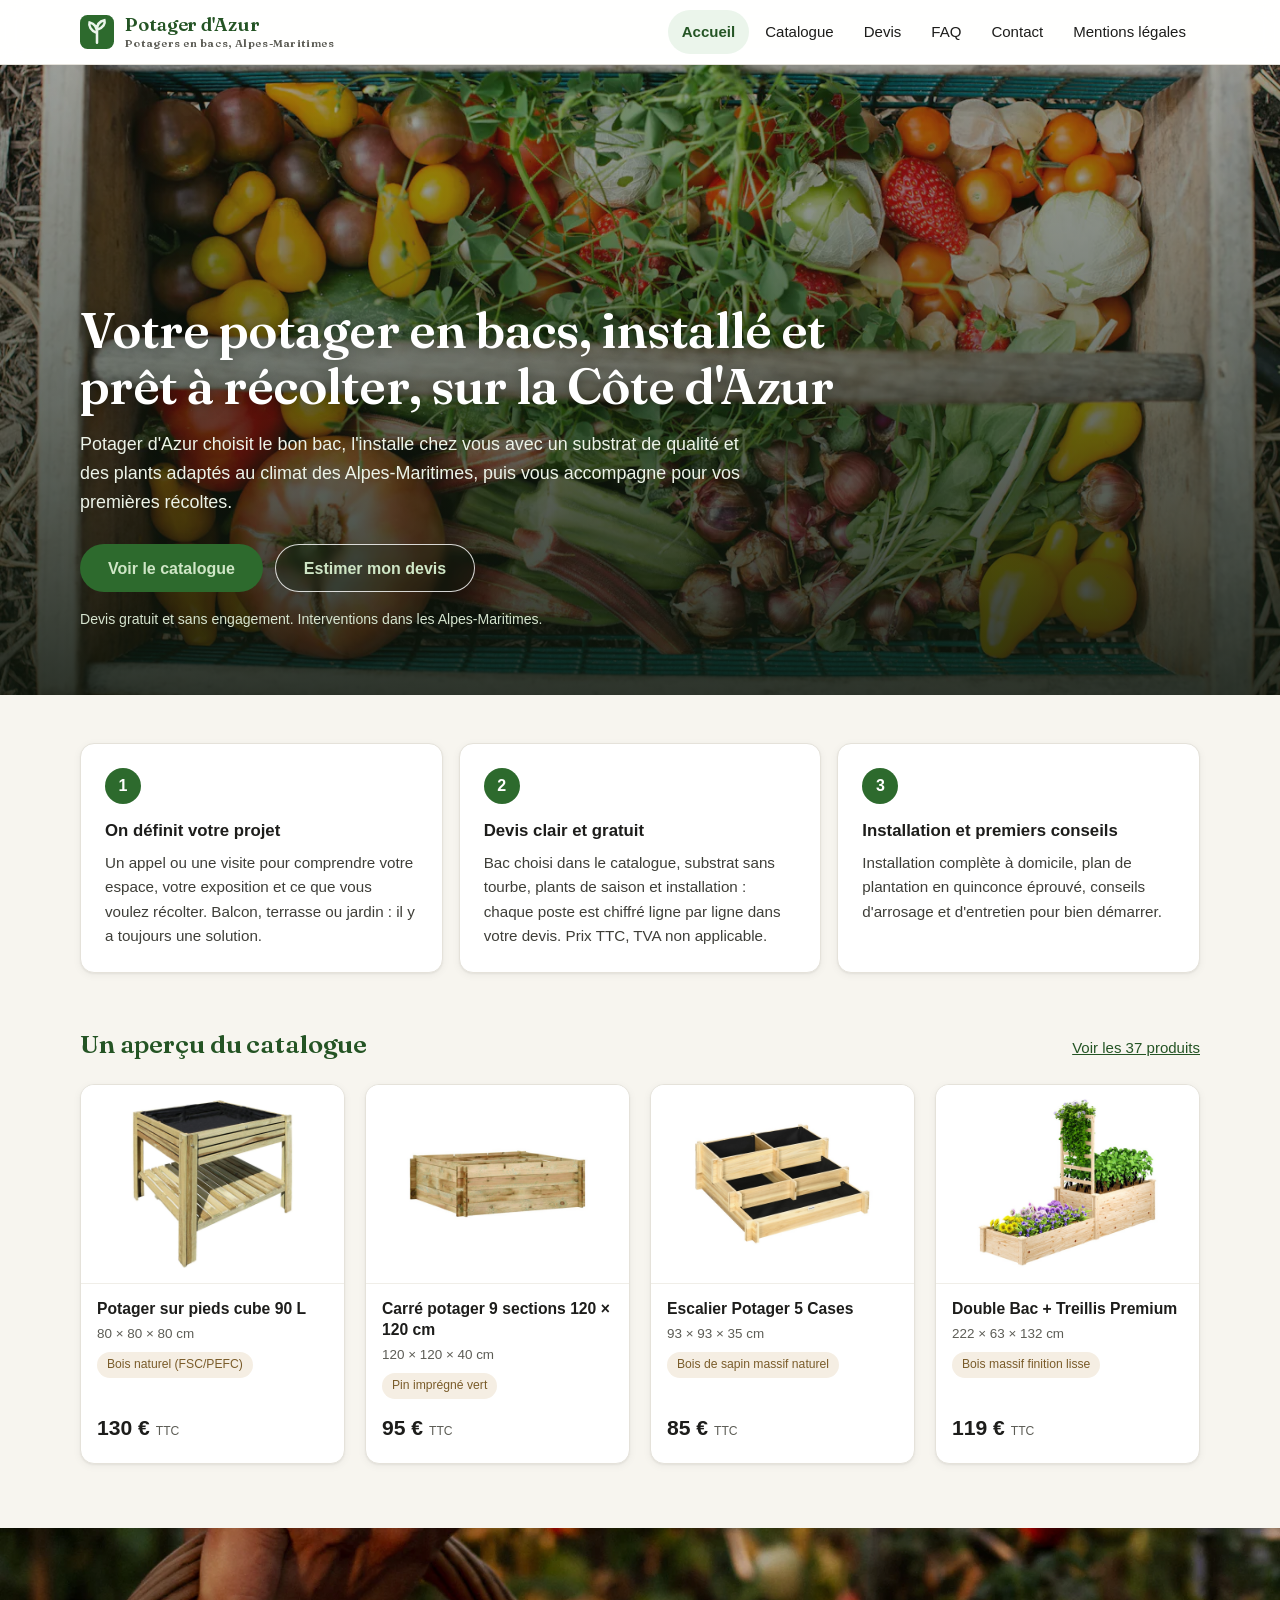
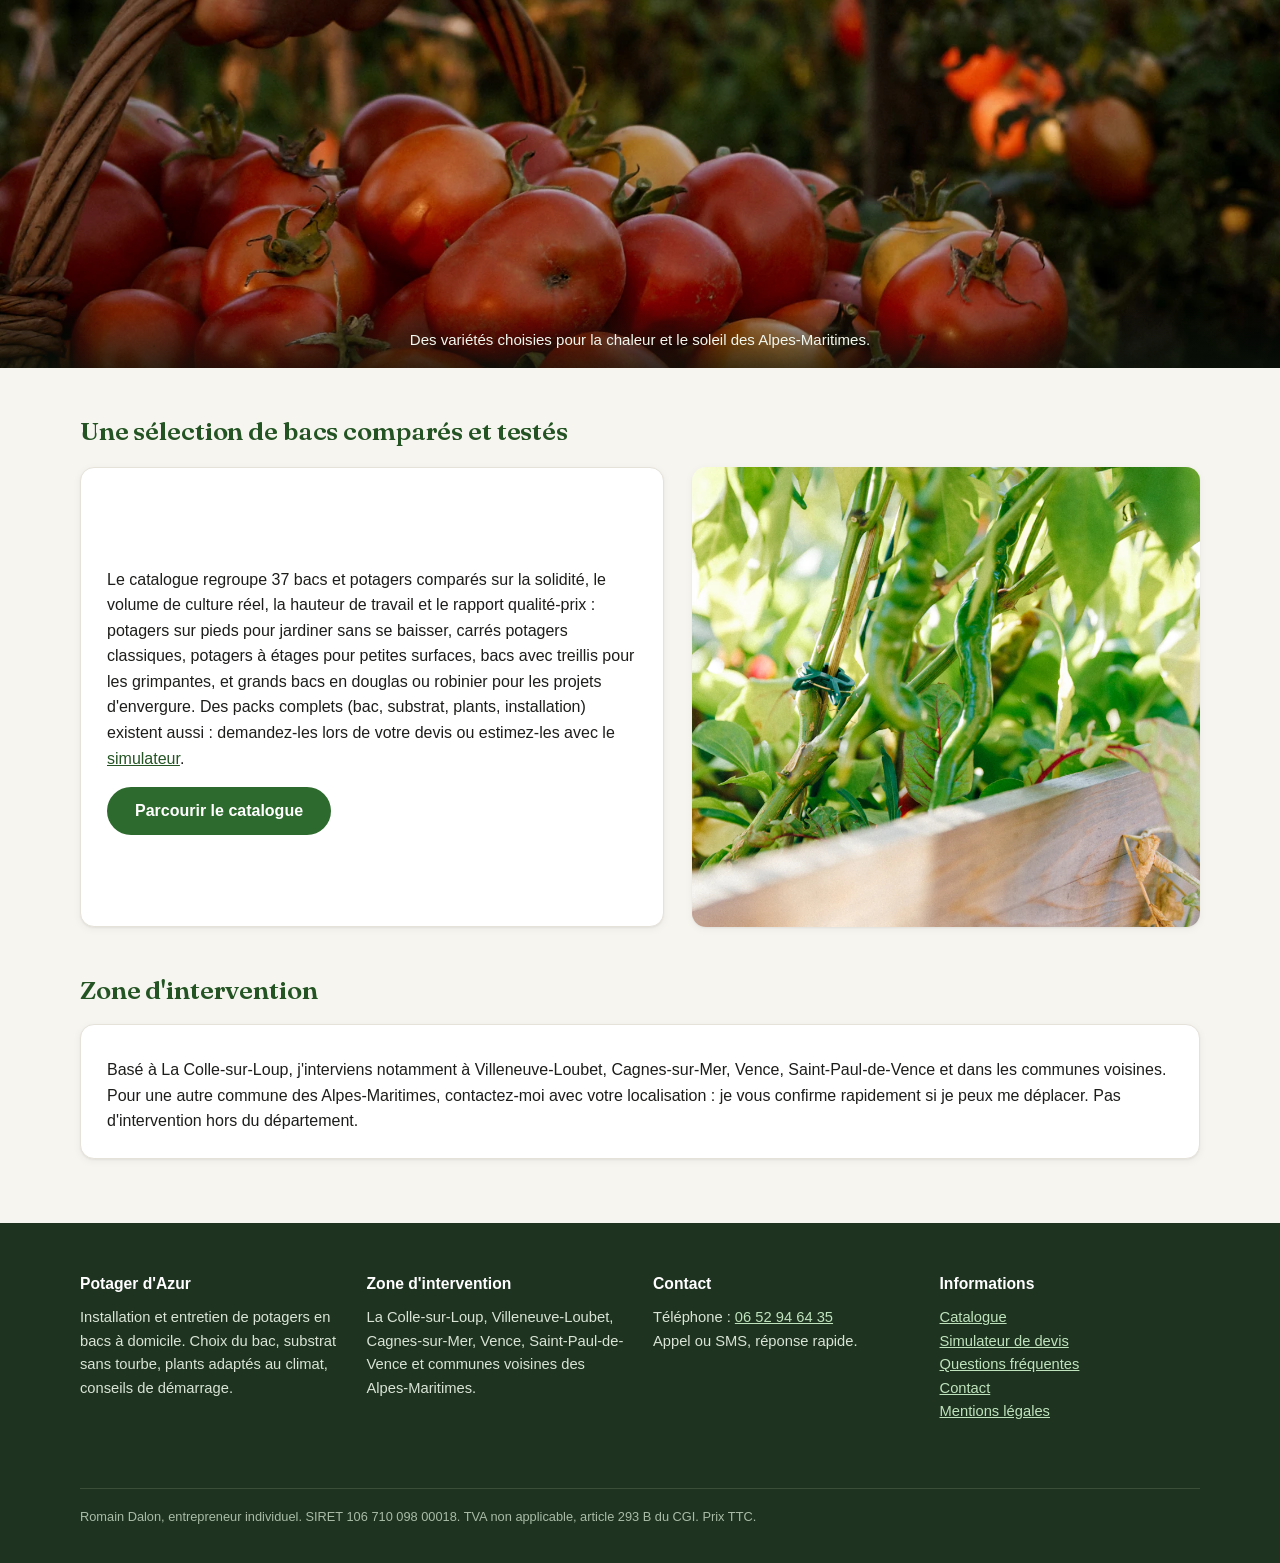
==== index.html @ 7c8db94f "Devis : contenu détaillé et plan de plantation par pack Simulateur : à la sélection d'un pack, bloc " ====
<!DOCTYPE html>
<html lang="fr">
<head>
<meta charset="UTF-8">
<meta name="viewport" content="width=device-width, initial-scale=1.0">
<title>Potager d'Azur : potagers en bacs clé en main, Alpes-Maritimes</title>
<meta name="description" content="Installation de potagers en bacs à domicile dans les Alpes-Maritimes : choix du bac, substrat, plants et conseils. Devis gratuit.">
<link rel="canonical" href="https://potagerdazur.fr/index.html">
<meta property="og:site_name" content="Potager d'Azur">
<meta property="og:type" content="website">
<meta property="og:locale" content="fr_FR">
<meta property="og:title" content="Potager d'Azur : potagers en bacs clé en main, Alpes-Maritimes">
<meta property="og:description" content="Installation de potagers en bacs à domicile dans les Alpes-Maritimes : choix du bac, substrat, plants et conseils. Devis gratuit.">
<meta property="og:url" content="https://potagerdazur.fr/index.html">
<meta property="og:image" content="https://potagerdazur.fr/images/jardiniere-sur-pieds-ergonomique.jpg">
<link rel="icon" href="data:image/svg+xml,%3Csvg xmlns='http://www.w3.org/2000/svg' viewBox='0 0 32 32'%3E%3Crect width='32' height='32' rx='7' fill='%232D6A2D'/%3E%3Cpath d='M16 26 V13 M16 17 C10 15 8 10 9 7 C14 8 16 12 16 17 M16 14 C22 12 24 8 23 5 C18 6 16 9 16 14' stroke='%23EBF5EB' stroke-width='2.4' fill='none' stroke-linecap='round'/%3E%3C/svg%3E">
<link rel="preload" href="fonts/fraunces-600-latin.woff2" as="font" type="font/woff2" crossorigin>
<link rel="stylesheet" href="styles.css">
</head>
<body>
<header class="site"><div class="hwrap"><a class="logo" href="index.html"><svg viewBox="0 0 32 32" aria-hidden="true"><rect width="32" height="32" rx="7" fill="#2D6A2D"/><path d="M16 26 V13 M16 17 C10 15 8 10 9 7 C14 8 16 12 16 17 M16 14 C22 12 24 8 23 5 C18 6 16 9 16 14" stroke="#EBF5EB" stroke-width="2.4" fill="none" stroke-linecap="round"/></svg><span class="lname">Potager d'Azur<small>Potagers en bacs, Alpes-Maritimes</small></span></a><button id="nav-toggle" aria-expanded="false" aria-controls="nav-principal" aria-label="Menu"><svg width="22" height="22" viewBox="0 0 22 22" aria-hidden="true"><path d="M3 6h16M3 11h16M3 16h16" stroke="currentColor" stroke-width="2" stroke-linecap="round"/></svg></button><nav class="main" id="nav-principal" aria-label="Navigation principale"><a href="index.html" class="actif" aria-current="page">Accueil</a><a href="catalogue.html">Catalogue</a><a href="devis.html">Devis</a><a href="faq.html">FAQ</a><a href="contact.html">Contact</a><a href="mentions-legales.html">Mentions légales</a></nav></div></header>
<div class="hero ph grand">
<img src="images/ambiance/hero-recolte.webp" alt="Récolte de tomates et de légumes d'été dans une cagette en bois" width="1440" height="810" fetchpriority="high">
<div class="wrap">
<h1>Votre potager en bacs, installé et prêt à récolter, sur la Côte d'Azur</h1>
<p>Potager d'Azur choisit le bon bac, l'installe chez vous avec un substrat de qualité et des plants
adaptés au climat des Alpes-Maritimes, puis vous accompagne pour vos premières récoltes.</p>
<div class="cta-row">
<a class="btn" href="catalogue.html">Voir le catalogue</a>
<a class="btn clair" href="devis.html">Estimer mon devis</a>
</div>
<p class="fine">Devis gratuit et sans engagement. Interventions dans les Alpes-Maritimes.</p>
</div></div>
<div class="wrap">
<div class="etapes">
<div class="etape rv"><div class="num">1</div><h3>On définit votre projet</h3>
<p>Un appel ou une visite pour comprendre votre espace, votre exposition et ce que vous voulez récolter.
Balcon, terrasse ou jardin : il y a toujours une solution.</p></div>
<div class="etape rv"><div class="num">2</div><h3>Devis clair et gratuit</h3>
<p>Bac choisi dans le catalogue, substrat sans tourbe, plants de saison et installation :
chaque poste est chiffré ligne par ligne dans votre devis. Prix TTC, TVA non applicable.</p></div>
<div class="etape rv"><div class="num">3</div><h3>Installation et premiers conseils</h3>
<p>Installation complète à domicile, plan de plantation en quinconce éprouvé, conseils d'arrosage
et d'entretien pour bien démarrer.</p></div>
</div>
<div class="sect-tete"><h2>Un aperçu du catalogue</h2>
<a href="catalogue.html">Voir les 37 produits</a></div>
<div class="grille apercu"><article class="carte" tabindex="0" role="button" data-prix="130" aria-label="Voir le détail : Potager sur pieds cube 90 L"><img src="images/potager-sur-pieds-cube-90-l.jpg" alt="Potager sur pieds cube 90 L" loading="lazy" width="400" height="300"><div class="cbody"><h3>Potager sur pieds cube 90 L</h3><div class="dims">80 × 80 × 80 cm</div><span class="badge">Bois naturel (FSC/PEFC)</span><ul class="points"><li><strong>Design épuré</strong> : format carré, finition naturelle personnalisable.</li><li><strong>3 crochets intégrés</strong> : outils à portée de main.</li><li><strong>Étagère intermédiaire</strong> : rangement supplémentaire.</li></ul><div class="prix">130 € <small>TTC</small></div><details><summary>Caractéristiques</summary><table><tr><td>Dimensions</td><td>80 × 80 × 80 cm</td></tr><tr><td>Capacité</td><td>90 litres</td></tr><tr><td>Matériau</td><td>Bois naturel (FSC/PEFC)</td></tr><tr><td>Hauteur</td><td>80 cm</td></tr><tr><td>Accessoires</td><td>Crochets + étagère + géotextile</td></tr><tr><td>Personnalisation</td><td>Peinture extérieure possible</td></tr></table></details></div></article><article class="carte" tabindex="0" role="button" data-prix="95" aria-label="Voir le détail : Carré potager 9 sections 120 × 120 cm"><img src="images/carre-potager-9-sections-120-120-cm.jpg" alt="Carré potager 9 sections 120 × 120 cm" loading="lazy" width="400" height="300"><div class="cbody"><h3>Carré potager 9 sections 120 × 120 cm</h3><div class="dims">120 × 120 × 40 cm</div><span class="badge">Pin imprégné vert</span><ul class="points"><li><strong>9 compartiments</strong> : organisation par famille de plantes ou rotation des cultures.</li><li><strong>Pin imprégné</strong> : traitement anti-pourriture en profondeur, durée de vie supérieure.</li><li><strong>Format carré généreux</strong> : accès depuis tous les côtés sans enjamber.</li></ul><div class="prix">95 € <small>TTC</small></div><details><summary>Caractéristiques</summary><table><tr><td>Dimensions</td><td>120 × 120 × 40 cm</td></tr><tr><td>Compartiments</td><td>9 sections distinctes</td></tr><tr><td>Matériau</td><td>Pin imprégné vert</td></tr><tr><td>Résistance</td><td>Anti-pourriture, anti-insectes</td></tr><tr><td>Usage</td><td>Jardin, terrasse, balcon</td></tr></table></details></div></article><article class="carte" tabindex="0" role="button" data-prix="85" aria-label="Voir le détail : Escalier Potager 5 Cases"><img src="images/escalier-potager-5-cases.jpg" alt="Escalier Potager 5 Cases" loading="lazy" width="400" height="300"><div class="cbody"><h3>Escalier Potager 5 Cases</h3><div class="dims">93 × 93 × 35 cm</div><span class="badge">Bois de sapin massif naturel</span><ul class="points"><li><strong>5 COMPARTIMENTS EN ESCALIER</strong> : Trois niveaux de profondeurs progressives pour organiser et séparer les cultures selon leurs besoins racinaires : aromatiques en haut, légumes en bas.</li><li><strong>ASSEMBLAGE SANS OUTILS</strong> : Emboîtement simple des panneaux, montage rapide sans équipement spécifique. Démontage facile en fin de saison.</li><li><strong>BOIS DE SAPIN MASSIF</strong> : Construction 100 % bois naturel, planches épaisses résistant aux conditions extérieures sans maintenance particulière.</li></ul><div class="prix">85 € <small>TTC</small></div><details><summary>Caractéristiques</summary><table><tr><td>Usage</td><td>Jardin pleine terre · Balcon</td></tr><tr><td>Base</td><td>Ouverte, sol direct</td></tr><tr><td>Compartiments</td><td>5 cases sur 3 niveaux en escalier</td></tr><tr><td>Niveaux</td><td>3 profondeurs progressives</td></tr><tr><td>Assemblage</td><td>Sans outils, emboîtement</td></tr><tr><td>Matériau</td><td>Bois de sapin massif naturel</td></tr><tr><td>Poids</td><td>6,8 kg</td></tr></table></details></div></article><article class="carte" tabindex="0" role="button" data-prix="119" aria-label="Voir le détail : Double Bac + Treillis Premium"><img src="images/double-bac-treillis-premium.jpg" alt="Double Bac + Treillis Premium" loading="lazy" width="400" height="300"><div class="cbody"><h3>Double Bac + Treillis Premium</h3><div class="dims">222 × 63 × 132 cm</div><span class="badge">Bois massif finition lisse</span><ul class="points"><li><strong>DEUX ZONES DE PLANTATION</strong> : Bac supérieur (106 × 53 × 46 cm) pour légumes à enracinement profond (tomates, aubergines, courgettes), bac inférieur (106 × 53 × 23 cm) pour aromatiques, salades et fleurs comestibles.</li><li><strong>TREILLIS ADAPTABLE</strong> : Support repositionnable sur n'importe quel côté pour plantes grimpantes (vigne, haricots, passiflore). Croissance verticale jusqu'à 132 cm.</li><li><strong>BASE SANS FOND</strong> : Drainage optimal sur les deux niveaux, les racines s'étendent librement dans le sol naturel.</li></ul><div class="prix">119 € <small>TTC</small></div><details><summary>Caractéristiques</summary><table><tr><td>Usage</td><td>Jardin pleine terre</td></tr><tr><td>Bac haut</td><td>106×53×46 cm, légumes profonds</td></tr><tr><td>Bac bas</td><td>106×53×23 cm, aromatiques, fleurs comestibles</td></tr><tr><td>Treillis</td><td>Repositionnable entre les deux bacs</td></tr><tr><td>Base</td><td>Ouverte, sol direct</td></tr><tr><td>Matériau</td><td>Bois massif finition lisse</td></tr><tr><td>Poids</td><td>15 kg</td></tr></table></details></div></article></div>
</div>
<figure class="bande rv">
<img src="images/ambiance/bande-tomates-panier.webp" alt="Panier de tomates récoltées au soleil couchant dans un jardin" loading="lazy" width="1600" height="900">
<figcaption>Des variétés choisies pour la chaleur et le soleil des Alpes-Maritimes.</figcaption>
</figure>
<div class="wrap">
<h2 class="sect">Une sélection de bacs comparés et testés</h2>
<div class="split rv">
<div class="bloc"><p>Le catalogue regroupe 37 bacs et potagers comparés sur la solidité,
le volume de culture réel, la hauteur de travail et le rapport qualité-prix : potagers sur pieds pour
jardiner sans se baisser, carrés potagers classiques, potagers à étages pour petites surfaces,
bacs avec treillis pour les grimpantes, et grands bacs en douglas ou robinier pour les projets
d'envergure. Des packs complets (bac, substrat, plants, installation) existent aussi :
demandez-les lors de votre devis ou estimez-les avec le <a href="devis.html">simulateur</a>.</p>
<a class="btn" href="catalogue.html">Parcourir le catalogue</a></div>
<img src="images/ambiance/accueil-bac-contrejour.webp" alt="Plants de poivrons en contre-jour dans un bac potager en bois" loading="lazy" width="900" height="1125">
</div>
<h2 class="sect">Zone d'intervention</h2>
<div class="bloc rv"><p>Basé à La Colle-sur-Loup, j'interviens notamment à Villeneuve-Loubet,
Cagnes-sur-Mer, Vence, Saint-Paul-de-Vence et dans les communes voisines. Pour une autre commune
des Alpes-Maritimes, contactez-moi avec votre localisation : je vous confirme rapidement si je
peux me déplacer. Pas d'intervention hors du département.</p></div>
</div>
<footer class="site"><div class="wrap">
<div><h4>Potager d'Azur</h4><p>Installation et entretien de potagers en bacs à domicile.
Choix du bac, substrat sans tourbe, plants adaptés au climat, conseils de démarrage.</p></div>
<div><h4>Zone d'intervention</h4><p>La Colle-sur-Loup, Villeneuve-Loubet, Cagnes-sur-Mer,
Vence, Saint-Paul-de-Vence et communes voisines des Alpes-Maritimes.</p></div>
<div><h4>Contact</h4><p>Téléphone : <a href="tel:+33652946435">06 52 94 64 35</a><br>
Appel ou SMS, réponse rapide.</p></div>
<div><h4>Informations</h4><p><a href="catalogue.html">Catalogue</a><br><a href="devis.html">Simulateur de devis</a><br><a href="faq.html">Questions fréquentes</a><br><a href="contact.html">Contact</a><br><a href="mentions-legales.html">Mentions légales</a></p></div>
<div class="legal">Romain Dalon, entrepreneur individuel. SIRET 106 710 098 00018.
TVA non applicable, article 293 B du CGI. Prix TTC.</div>
</div></footer>
<div id="fiche-overlay" role="dialog" aria-modal="true" aria-label="Fiche produit">
<div id="fiche-panneau">
<button id="fiche-fermer" aria-label="Fermer la fiche">&#215;</button><div id="fiche-contenu"></div>
</div></div>
<script src="site.js" defer></script>
</body>
</html>
---- styles.css ----
@font-face{font-family:'Fraunces';font-style:normal;font-weight:600;font-display:swap;
src:url("fonts/fraunces-600-latin.woff2") format("woff2")}
:root{--vert:#2D6A2D;--vert-fonce:#245424;--vert-bg:#EBF5EB;--terre:#7A5C2A;--terre-bg:#F5EEE3;
--ciel:#2563A8;--note-bg:#FBF6E7;--note-bord:#EADFC0;--text:#1D1D1B;--text-2:#5D5D56;
--encre:#1E3320;--border:#E5E2DA;--bg:#F7F5EF;--white:#FFF;--r-s:8px;--r-m:14px;--r-pill:999px;
--serif:'Fraunces',Georgia,'Times New Roman',serif;
--sh-1:0 1px 2px rgba(25,28,20,.05),0 2px 8px rgba(25,28,20,.05);
--sh-2:0 10px 30px rgba(25,28,20,.13);--h-header:64px}
*{margin:0;padding:0;box-sizing:border-box}
html{-webkit-text-size-adjust:100%;scroll-behavior:smooth}
body{font-family:-apple-system,BlinkMacSystemFont,"Segoe UI",Helvetica,Arial,sans-serif;
color:var(--text);background:var(--bg);line-height:1.6;font-size:16px}
img{max-width:100%}
a{color:var(--vert-fonce)}
:focus-visible{outline:3px solid var(--ciel);outline-offset:2px}
h1{font-family:var(--serif);font-weight:600;letter-spacing:-.01em;line-height:1.12}
h2{font-family:var(--serif);font-weight:600;letter-spacing:-.005em;line-height:1.22}
.wrap{max-width:1160px;margin:0 auto;padding:0 20px}
/* ---- en-tête ---- */
header.site{position:sticky;top:0;z-index:50;background:rgba(255,255,255,.94);
-webkit-backdrop-filter:blur(10px);backdrop-filter:blur(10px);border-bottom:1px solid var(--border)}
.hwrap{max-width:1160px;margin:0 auto;padding:0 20px;display:flex;align-items:center;gap:16px;
min-height:var(--h-header)}
.logo{display:flex;align-items:center;gap:11px;text-decoration:none;color:var(--vert-fonce)}
.logo svg{width:34px;height:34px;flex:none}
.logo .lname{font-family:var(--serif);font-size:1.16rem;font-weight:600;letter-spacing:-.005em;line-height:1.2}
.logo .lname small{display:block;font-size:.68rem;font-weight:400;color:var(--text-2);letter-spacing:.03em}
nav.main{margin-left:auto;display:flex;gap:2px}
nav.main a{display:inline-flex;align-items:center;min-height:44px;padding:0 14px;
border-radius:var(--r-pill);font-size:.94rem;color:var(--text);text-decoration:none}
nav.main a:hover{color:var(--vert-fonce);background:var(--vert-bg)}
nav.main a.actif{background:var(--vert-bg);color:var(--vert-fonce);font-weight:600}
#nav-toggle{display:none;margin-left:auto;width:44px;height:44px;border:0;background:none;
color:var(--vert-fonce);cursor:pointer;border-radius:10px;align-items:center;justify-content:center}
@media (max-width:919px){
#nav-toggle{display:inline-flex}
nav.main{display:none;position:absolute;top:100%;left:0;right:0;background:var(--white);
border-bottom:1px solid var(--border);box-shadow:var(--sh-2);flex-direction:column;
padding:8px 12px 14px;gap:2px}
nav.main.ouvert{display:flex}
nav.main a{min-height:48px;font-size:1.02rem;border-radius:10px}
}
/* ---- hero ---- */
.hero{background:linear-gradient(170deg,var(--vert-bg),var(--bg) 78%);padding:64px 0 48px}
.hero.mince{padding:40px 0 28px}
.hero h1{font-size:clamp(1.85rem,4.5vw,2.7rem);color:var(--vert-fonce);max-width:780px}
.hero p{max-width:660px;margin-top:16px;font-size:1.12rem;color:var(--text-2)}
.hero.mince p{margin-top:10px;font-size:1.02rem}
.cta-row{display:flex;gap:12px;flex-wrap:wrap;margin-top:28px}
.hero .fine{margin-top:16px;font-size:.88rem;color:var(--text-2)}
@media (max-width:640px){.hero{padding:40px 0 32px}}
/* ---- hero avec photo pleine largeur ---- */
.hero.ph{position:relative;overflow:hidden;background:var(--encre)}
.hero.ph>img{position:absolute;inset:0;width:100%;height:100%;object-fit:cover;z-index:0}
.hero.ph::after{content:"";position:absolute;inset:0;z-index:1;
background:linear-gradient(180deg,rgba(18,28,16,.38),rgba(18,28,16,.58) 45%,rgba(13,21,11,.86))}
.hero.ph .wrap{position:relative;z-index:2}
.hero.ph h1{color:var(--white);text-shadow:0 1px 14px rgba(8,14,7,.4)}
.hero.ph p{color:#ECF3E8}
.hero.ph a{color:#CFE6C6}
.hero.ph .fine{color:#D6E4CF}
.hero.ph.mince{padding:72px 0 52px}
.hero.ph.mince::after{background:linear-gradient(180deg,rgba(16,25,14,.55),rgba(13,21,11,.74))}
.hero.grand{padding:20vh 0 64px;min-height:70vh;display:flex;align-items:flex-end}
.hero.grand .wrap{width:100%}
.hero.grand h1{font-size:clamp(2.05rem,4.8vw,3.15rem)}
.btn.clair{background:rgba(20,32,18,.28);color:var(--white);border:1.5px solid rgba(255,255,255,.82);
-webkit-backdrop-filter:blur(4px);backdrop-filter:blur(4px)}
.btn.clair:hover{background:rgba(20,32,18,.5)}
@media (max-width:640px){.hero.grand{min-height:62vh;padding-top:16vh}.hero.ph.mince{padding:52px 0 38px}}
/* ---- boutons ---- */
.btn{display:inline-flex;align-items:center;justify-content:center;min-height:48px;
padding:0 28px;border-radius:var(--r-pill);background:var(--vert);color:var(--white);
text-decoration:none;font-weight:600;font-size:1rem;border:0;cursor:pointer;
transition:background .18s ease,transform .18s ease}
.btn:hover{background:var(--vert-fonce)}
.btn.sec{background:var(--white);color:var(--vert-fonce);border:1.5px solid var(--vert)}
.btn.sec:hover{background:var(--vert-bg)}
/* ---- barre catégories + tri (catalogue) ---- */
.toolbar{position:sticky;top:var(--h-header);z-index:40;background:rgba(247,246,242,.96);
-webkit-backdrop-filter:blur(8px);backdrop-filter:blur(8px);border-bottom:1px solid var(--border);
padding:10px 0}
.toolbar .wrap{display:flex;gap:12px;align-items:center}
.cats{display:flex;gap:8px;overflow-x:auto;flex:1;padding:2px;scrollbar-width:none}
.cats::-webkit-scrollbar{display:none}
.cats button{flex:none;display:inline-flex;align-items:center;gap:7px;min-height:44px;
padding:0 16px;border-radius:var(--r-pill);border:1px solid var(--border);background:var(--white);
font:inherit;font-size:.9rem;color:var(--text);cursor:pointer;transition:border-color .15s,color .15s}
.cats button:hover{border-color:var(--vert);color:var(--vert-fonce)}
.cats button .n{font-size:.76rem;color:var(--text-2);background:var(--bg);
border-radius:var(--r-pill);padding:2px 8px}
.cats button.actif{background:var(--vert);border-color:var(--vert);color:var(--white);font-weight:600}
.cats button.actif .n{background:rgba(255,255,255,.22);color:var(--white)}
.tri{flex:none;display:flex;align-items:center;gap:8px;font-size:.9rem;color:var(--text-2);
padding-left:12px;border-left:1px solid var(--border)}
.tri select{min-height:44px;border-radius:10px;border:1px solid var(--border);background:var(--white);
padding:0 10px;font:inherit;font-size:.9rem;color:var(--text);cursor:pointer}
@media (max-width:640px){.tri span{display:none}}
/* ---- sections catalogue ---- */
section.cat{padding:40px 0 8px}
section.cat[hidden]{display:none}
.cat-tete{display:flex;align-items:baseline;gap:12px;flex-wrap:wrap}
section.cat h2{color:var(--vert-fonce);font-size:1.5rem;scroll-margin-top:calc(var(--h-header) + 76px)}
.count{color:var(--text-2);font-size:.92rem}
section.cat p.intro{color:var(--text-2);max-width:680px;margin:6px 0 24px}
/* ---- grille et cartes produit ---- */
.grille{display:grid;grid-template-columns:repeat(auto-fill,minmax(250px,1fr));gap:24px 20px;
margin-bottom:32px}
.carte{background:var(--white);border:1px solid var(--border);border-radius:var(--r-m);
overflow:hidden;box-shadow:var(--sh-1);display:flex;flex-direction:column;cursor:pointer;
transition:transform .18s ease,box-shadow .18s ease,border-color .18s ease}
.carte:hover{transform:translateY(-3px);box-shadow:var(--sh-2);border-color:#D8D4C9}
.carte:focus-visible{outline:3px solid var(--ciel);outline-offset:2px}
.carte svg{width:100%;height:auto;display:block}
.carte img{width:100%;height:auto;display:block;aspect-ratio:4/3;object-fit:contain;
background:var(--white);padding:8px}
.cbody{padding:14px 16px 18px;display:flex;flex-direction:column;flex:1;border-top:1px solid #F0EEE8}
.cbody h3{font-size:.98rem;font-weight:600;line-height:1.35}
.dims{color:var(--text-2);font-size:.84rem;margin-top:4px}
.badge{display:inline-block;align-self:flex-start;background:var(--terre-bg);color:var(--terre);
font-size:.76rem;padding:3px 10px;border-radius:var(--r-pill);margin-top:8px}
ul.points{margin:10px 0 0 18px;font-size:.86rem;color:#3E3E38}
ul.points li{margin-bottom:4px}
.prix{font-size:1.32rem;font-weight:700;color:var(--text);margin-top:auto;padding-top:12px}
.prix small{font-size:.76rem;font-weight:400;color:var(--text-2)}
details{margin-top:10px;font-size:.86rem}
details summary{cursor:pointer;color:var(--ciel);padding:11px 0}
details table{width:100%;border-collapse:collapse;margin-top:8px}
details td{padding:4px 6px;border-bottom:1px solid var(--border);vertical-align:top}
details td:first-child{color:var(--text-2);white-space:nowrap}
@media (max-width:560px){
.grille{grid-template-columns:1fr 1fr;gap:12px}
.cbody{padding:10px 12px 14px}
.cbody h3{font-size:.9rem}
ul.points{display:none}
.prix{font-size:1.18rem}
}
/* ---- fiche produit en surimpression ---- */
#fiche-overlay{position:fixed;inset:0;background:rgba(22,28,20,.52);display:none;
align-items:flex-start;justify-content:center;padding:5vh 16px;z-index:80;overflow:auto}
#fiche-overlay.ouvert{display:flex}
#fiche-panneau{background:var(--white);border-radius:16px;max-width:680px;width:100%;
padding:20px 22px 28px;position:relative;box-shadow:0 24px 60px rgba(0,0,0,.3)}
#fiche-panneau img,#fiche-panneau svg{width:100%;height:auto;aspect-ratio:4/3;
object-fit:contain;background:var(--white);border-radius:var(--r-s)}
#fiche-panneau .cbody{border-top:0;padding:14px 2px 0}
#fiche-panneau h3{font-size:1.25rem}
#fiche-panneau ul.points{display:block;font-size:.95rem}
#fiche-panneau .prix{font-size:1.5rem}
#fiche-fermer{position:absolute;top:12px;right:12px;border:0;background:var(--bg);
border-radius:50%;width:44px;height:44px;font-size:20px;cursor:pointer;line-height:1;z-index:2}
#fiche-fermer:hover{background:var(--vert-bg)}
#fiche-panneau details{margin-top:10px}
#fiche-panneau details[open] summary{margin-bottom:6px}
#fiche-panneau table{width:100%;border-collapse:collapse}
#fiche-panneau td{padding:4px 6px;border-bottom:1px solid #EEE}
@media (max-width:640px){
#fiche-overlay{padding:0;align-items:stretch}
#fiche-panneau{border-radius:0;max-width:none;min-height:100%;padding:16px 16px 40px}
#fiche-fermer{position:fixed;top:10px;right:10px;background:var(--white);
border:1px solid var(--border);box-shadow:var(--sh-1)}
}
/* ---- blocs de contenu ---- */
.note{background:var(--note-bg);border:1px solid var(--note-bord);border-radius:var(--r-m);
padding:16px 20px;font-size:.92rem;margin:28px 0}
.etapes{display:grid;grid-template-columns:repeat(auto-fit,minmax(250px,1fr));gap:16px;padding:48px 0 8px}
.etape{background:var(--white);border:1px solid var(--border);border-radius:var(--r-m);
padding:24px;box-shadow:var(--sh-1)}
.etape .num{width:36px;height:36px;border-radius:50%;background:var(--vert);color:var(--white);
display:flex;align-items:center;justify-content:center;font-weight:700;margin-bottom:14px}
.etape h3{font-size:1.05rem;margin-bottom:6px}
.etape p{font-size:.95rem;color:#3E3E38}
h2.sect{color:var(--vert-fonce);font-size:clamp(1.35rem,2.5vw,1.6rem);margin-top:48px}
.sect-tete{display:flex;align-items:baseline;justify-content:space-between;gap:16px;
flex-wrap:wrap;margin-top:48px}
.sect-tete h2{color:var(--vert-fonce);font-size:clamp(1.35rem,2.5vw,1.6rem);margin-top:0}
.sect-tete a{font-size:.94rem;white-space:nowrap}
.apercu{margin-top:24px}
.apercu ul.points,.apercu details{display:none}
.bloc{background:var(--white);border:1px solid var(--border);border-radius:var(--r-m);
padding:24px 26px;margin:18px 0;box-shadow:var(--sh-1)}
.bloc h3{color:var(--vert-fonce);font-size:1.08rem;line-height:1.35;margin-bottom:8px}
.bloc p{margin-top:8px}
/* ---- bandes photo de respiration + sections éditoriales ---- */
.bande{margin:64px 0 0;position:relative}
.bande img{display:block;width:100%;height:clamp(240px,42vw,440px);object-fit:cover}
.bande figcaption{position:absolute;left:0;right:0;bottom:0;padding:22px 20px 16px;
color:#F2F7EE;font-size:.94rem;text-align:center;
background:linear-gradient(180deg,transparent,rgba(13,21,11,.68))}
.split{display:grid;grid-template-columns:1.15fr 1fr;gap:28px;align-items:stretch;margin:20px 0}
.split>img{width:100%;height:100%;min-height:280px;max-height:460px;object-fit:cover;
border-radius:var(--r-m);box-shadow:var(--sh-1)}
.split .bloc{margin:0;display:flex;flex-direction:column;justify-content:center}
.split .bloc .btn{align-self:flex-start;margin-top:16px}
@media (max-width:760px){.split{grid-template-columns:1fr}.split>img{min-height:0;max-height:300px}}
/* ---- apparition douce au défilement (JS ajoute html.js) ---- */
html.js .rv{opacity:0;transform:translateY(16px);transition:opacity .55s ease,transform .55s ease}
html.js .rv.vu{opacity:1;transform:none}
/* ---- pied de page ---- */
footer.site{margin-top:64px;background:var(--encre);color:#D9E4D6;padding:48px 0 36px;font-size:.92rem}
footer.site a{color:#BFE3BC}
footer.site .wrap{display:grid;grid-template-columns:repeat(auto-fit,minmax(220px,1fr));gap:32px 26px}
footer.site h4{color:var(--white);margin-bottom:10px;font-size:.98rem}
footer.site p{margin-bottom:4px}
.legal{margin-top:28px;padding-top:18px;border-top:1px solid #3A4E38;grid-column:1/-1;
color:#A9BCA6;font-size:.8rem}
/* ---- accessibilité mouvement ---- */
@media (prefers-reduced-motion:reduce){
*,*::before,*::after{transition:none!important;animation:none!important}
html{scroll-behavior:auto}
.carte:hover{transform:none}
html.js .rv{opacity:1;transform:none}
}
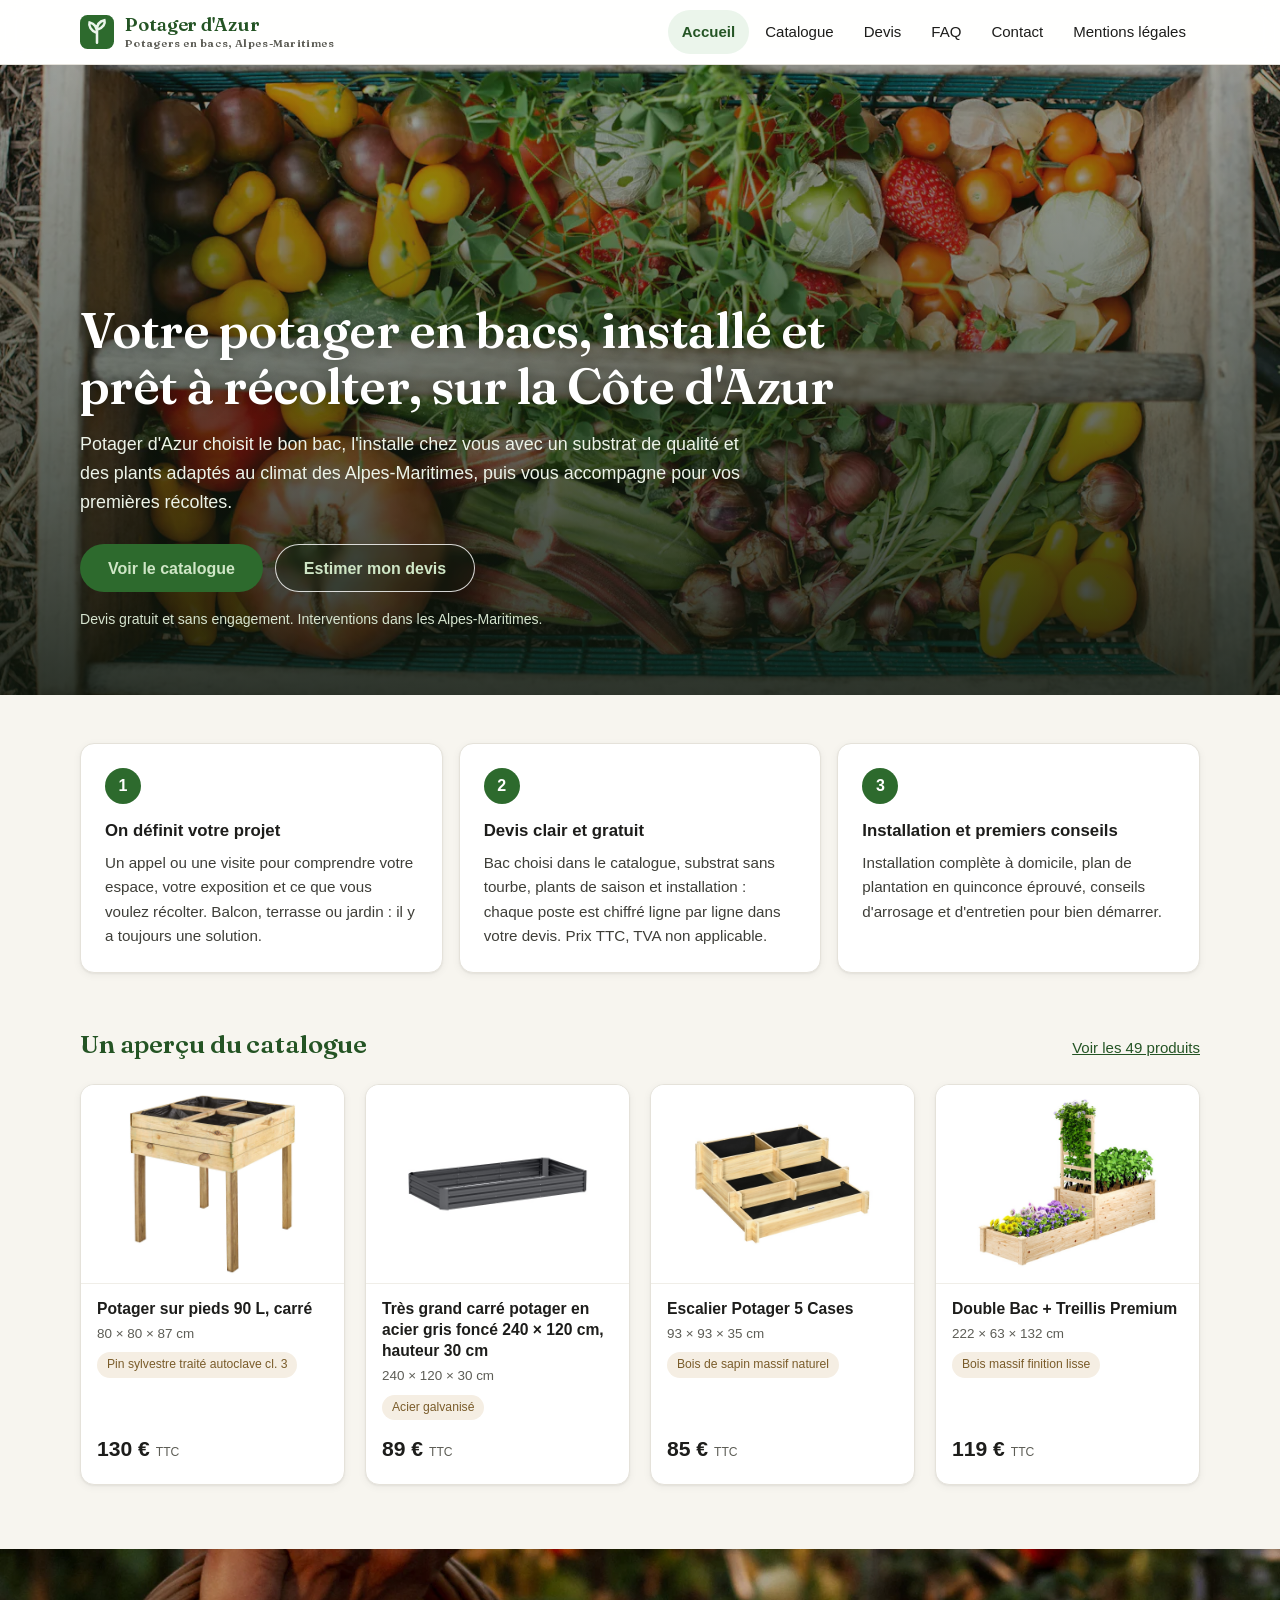
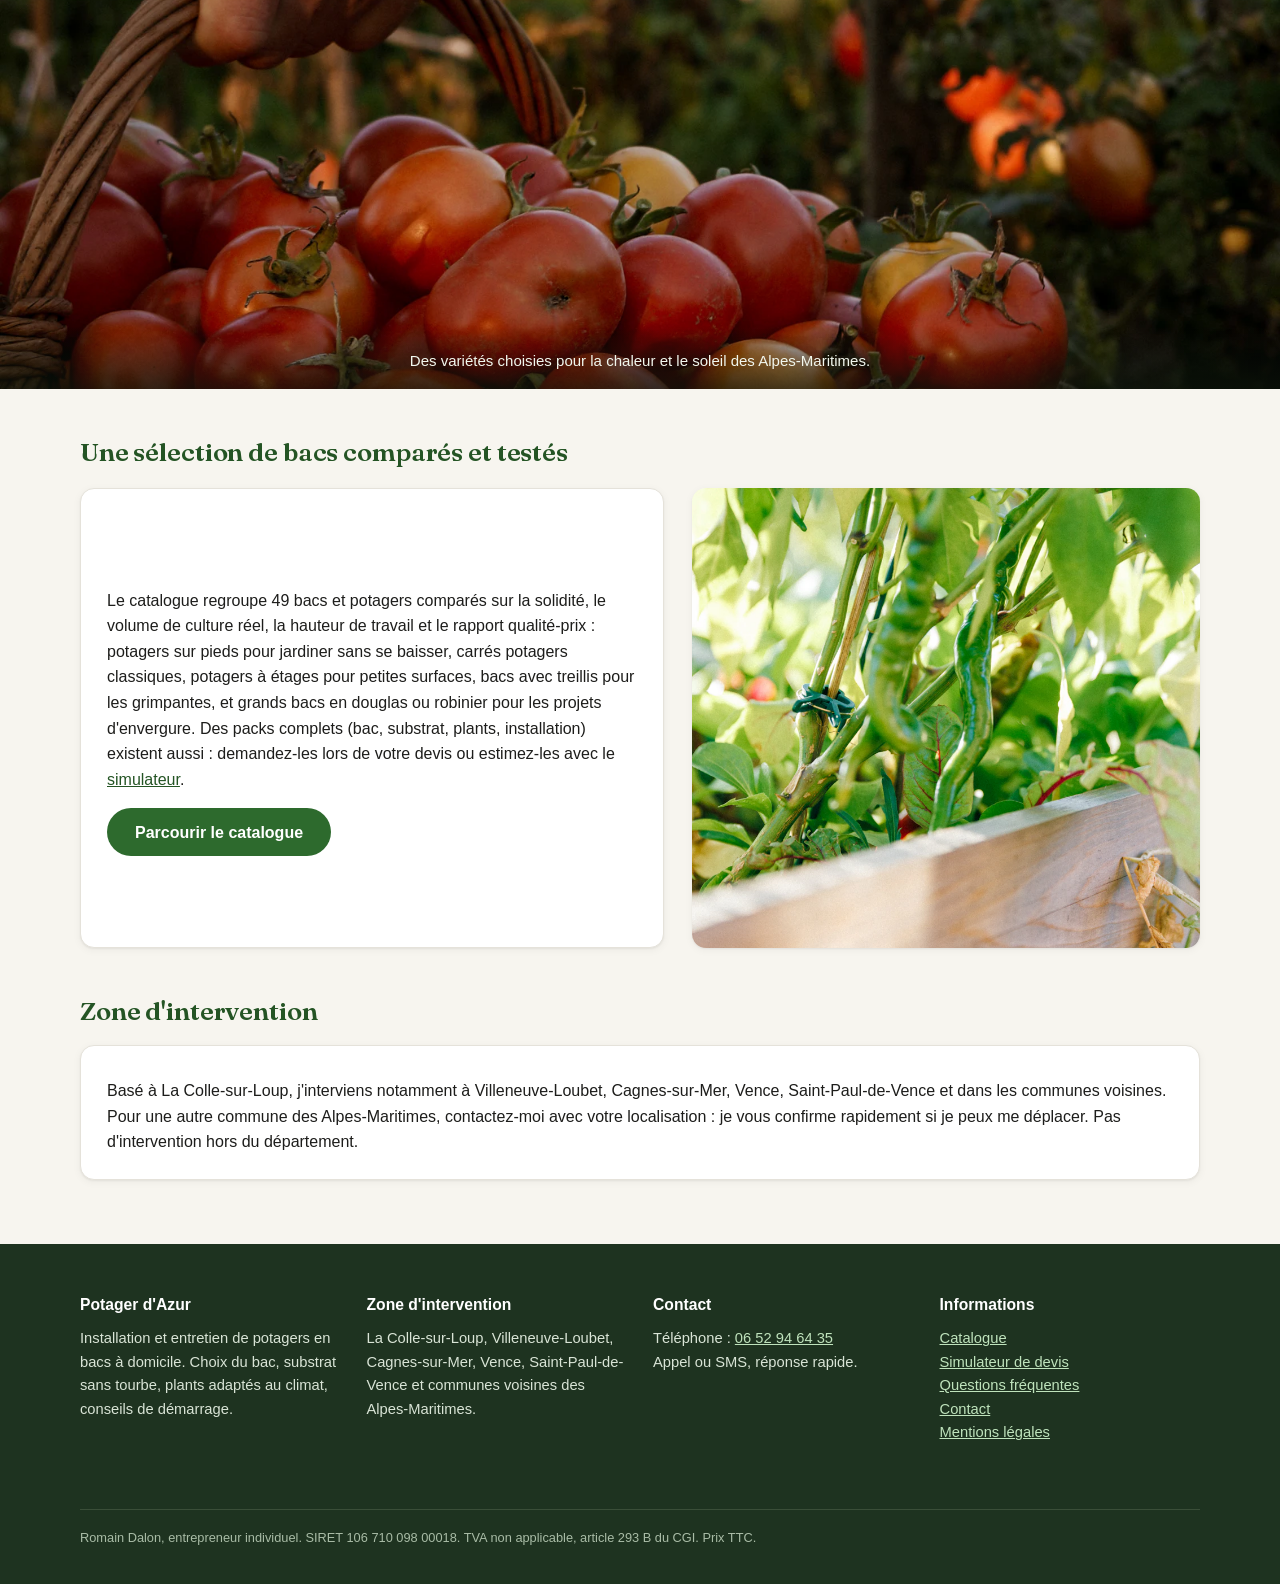
==== commit 55958ee8: "Catalogue : gamme jardinières et potagers en métal noir/anthracite (12 références avec photos) 12 no" ====
--- a/index.html
+++ b/index.html
@@ -44,8 +44,8 @@
 et d'entretien pour bien démarrer.</p></div>
 </div>
 <div class="sect-tete"><h2>Un aperçu du catalogue</h2>
-<a href="catalogue.html">Voir les 37 produits</a></div>
-<div class="grille apercu"><article class="carte" tabindex="0" role="button" data-prix="130" aria-label="Voir le détail : Potager sur pieds cube 90 L"><img src="images/potager-sur-pieds-cube-90-l.jpg" alt="Potager sur pieds cube 90 L" loading="lazy" width="400" height="300"><div class="cbody"><h3>Potager sur pieds cube 90 L</h3><div class="dims">80 × 80 × 80 cm</div><span class="badge">Bois naturel (FSC/PEFC)</span><ul class="points"><li><strong>Design épuré</strong> : format carré, finition naturelle personnalisable.</li><li><strong>3 crochets intégrés</strong> : outils à portée de main.</li><li><strong>Étagère intermédiaire</strong> : rangement supplémentaire.</li></ul><div class="prix">130 € <small>TTC</small></div><details><summary>Caractéristiques</summary><table><tr><td>Dimensions</td><td>80 × 80 × 80 cm</td></tr><tr><td>Capacité</td><td>90 litres</td></tr><tr><td>Matériau</td><td>Bois naturel (FSC/PEFC)</td></tr><tr><td>Hauteur</td><td>80 cm</td></tr><tr><td>Accessoires</td><td>Crochets + étagère + géotextile</td></tr><tr><td>Personnalisation</td><td>Peinture extérieure possible</td></tr></table></details></div></article><article class="carte" tabindex="0" role="button" data-prix="95" aria-label="Voir le détail : Carré potager 9 sections 120 × 120 cm"><img src="images/carre-potager-9-sections-120-120-cm.jpg" alt="Carré potager 9 sections 120 × 120 cm" loading="lazy" width="400" height="300"><div class="cbody"><h3>Carré potager 9 sections 120 × 120 cm</h3><div class="dims">120 × 120 × 40 cm</div><span class="badge">Pin imprégné vert</span><ul class="points"><li><strong>9 compartiments</strong> : organisation par famille de plantes ou rotation des cultures.</li><li><strong>Pin imprégné</strong> : traitement anti-pourriture en profondeur, durée de vie supérieure.</li><li><strong>Format carré généreux</strong> : accès depuis tous les côtés sans enjamber.</li></ul><div class="prix">95 € <small>TTC</small></div><details><summary>Caractéristiques</summary><table><tr><td>Dimensions</td><td>120 × 120 × 40 cm</td></tr><tr><td>Compartiments</td><td>9 sections distinctes</td></tr><tr><td>Matériau</td><td>Pin imprégné vert</td></tr><tr><td>Résistance</td><td>Anti-pourriture, anti-insectes</td></tr><tr><td>Usage</td><td>Jardin, terrasse, balcon</td></tr></table></details></div></article><article class="carte" tabindex="0" role="button" data-prix="85" aria-label="Voir le détail : Escalier Potager 5 Cases"><img src="images/escalier-potager-5-cases.jpg" alt="Escalier Potager 5 Cases" loading="lazy" width="400" height="300"><div class="cbody"><h3>Escalier Potager 5 Cases</h3><div class="dims">93 × 93 × 35 cm</div><span class="badge">Bois de sapin massif naturel</span><ul class="points"><li><strong>5 COMPARTIMENTS EN ESCALIER</strong> : Trois niveaux de profondeurs progressives pour organiser et séparer les cultures selon leurs besoins racinaires : aromatiques en haut, légumes en bas.</li><li><strong>ASSEMBLAGE SANS OUTILS</strong> : Emboîtement simple des panneaux, montage rapide sans équipement spécifique. Démontage facile en fin de saison.</li><li><strong>BOIS DE SAPIN MASSIF</strong> : Construction 100 % bois naturel, planches épaisses résistant aux conditions extérieures sans maintenance particulière.</li></ul><div class="prix">85 € <small>TTC</small></div><details><summary>Caractéristiques</summary><table><tr><td>Usage</td><td>Jardin pleine terre · Balcon</td></tr><tr><td>Base</td><td>Ouverte, sol direct</td></tr><tr><td>Compartiments</td><td>5 cases sur 3 niveaux en escalier</td></tr><tr><td>Niveaux</td><td>3 profondeurs progressives</td></tr><tr><td>Assemblage</td><td>Sans outils, emboîtement</td></tr><tr><td>Matériau</td><td>Bois de sapin massif naturel</td></tr><tr><td>Poids</td><td>6,8 kg</td></tr></table></details></div></article><article class="carte" tabindex="0" role="button" data-prix="119" aria-label="Voir le détail : Double Bac + Treillis Premium"><img src="images/double-bac-treillis-premium.jpg" alt="Double Bac + Treillis Premium" loading="lazy" width="400" height="300"><div class="cbody"><h3>Double Bac + Treillis Premium</h3><div class="dims">222 × 63 × 132 cm</div><span class="badge">Bois massif finition lisse</span><ul class="points"><li><strong>DEUX ZONES DE PLANTATION</strong> : Bac supérieur (106 × 53 × 46 cm) pour légumes à enracinement profond (tomates, aubergines, courgettes), bac inférieur (106 × 53 × 23 cm) pour aromatiques, salades et fleurs comestibles.</li><li><strong>TREILLIS ADAPTABLE</strong> : Support repositionnable sur n'importe quel côté pour plantes grimpantes (vigne, haricots, passiflore). Croissance verticale jusqu'à 132 cm.</li><li><strong>BASE SANS FOND</strong> : Drainage optimal sur les deux niveaux, les racines s'étendent librement dans le sol naturel.</li></ul><div class="prix">119 € <small>TTC</small></div><details><summary>Caractéristiques</summary><table><tr><td>Usage</td><td>Jardin pleine terre</td></tr><tr><td>Bac haut</td><td>106×53×46 cm, légumes profonds</td></tr><tr><td>Bac bas</td><td>106×53×23 cm, aromatiques, fleurs comestibles</td></tr><tr><td>Treillis</td><td>Repositionnable entre les deux bacs</td></tr><tr><td>Base</td><td>Ouverte, sol direct</td></tr><tr><td>Matériau</td><td>Bois massif finition lisse</td></tr><tr><td>Poids</td><td>15 kg</td></tr></table></details></div></article></div>
+<a href="catalogue.html">Voir les 49 produits</a></div>
+<div class="grille apercu"><article class="carte" tabindex="0" role="button" data-prix="130" aria-label="Voir le détail : Potager sur pieds 90 L, carré"><img src="images/potager-sur-pieds-90-l-carre.jpg" alt="Potager sur pieds 90 L, carré" loading="lazy" width="400" height="300"><div class="cbody"><h3>Potager sur pieds 90 L, carré</h3><div class="dims">80 × 80 × 87 cm</div><span class="badge">Pin sylvestre traité autoclave cl. 3</span><ul class="points"><li><strong>4 compartiments</strong> : organisation des cultures par famille botanique.</li><li><strong>Format carré</strong> : accès facile sur 4 côtés.</li><li><strong>Idéal rotation des cultures</strong> : tomates / salades / aromatiques / radis.</li></ul><div class="prix">130 € <small>TTC</small></div><details><summary>Caractéristiques</summary><table><tr><td>Dimensions</td><td>80 × 80 × 87 cm</td></tr><tr><td>Capacité</td><td>90 litres</td></tr><tr><td>Compartiments</td><td>4 zones distinctes</td></tr><tr><td>Matériau</td><td>Pin sylvestre traité autoclave cl. 3</td></tr><tr><td>Certification</td><td>PEFC</td></tr><tr><td>Accessoires</td><td>Géotextile inclus</td></tr></table></details></div></article><article class="carte" tabindex="0" role="button" data-prix="89" aria-label="Voir le détail : Très grand carré potager en acier gris foncé 240 × 120 cm, hauteur 30 cm"><img src="images/tres-grand-carre-potager-en-acier-gris-fonce-240-120-cm-hauteur-30-cm.jpg" alt="Très grand carré potager en acier gris foncé 240 × 120 cm, hauteur 30 cm" loading="lazy" width="400" height="300"><div class="cbody"><h3>Très grand carré potager en acier gris foncé 240 × 120 cm, hauteur 30 cm</h3><div class="dims">240 × 120 × 30 cm</div><span class="badge">Acier galvanisé</span><ul class="points"><li>Près de 2,9 m² de culture d'un seul tenant, environ 835 L de substrat.</li><li>Acier galvanisé 0,5 mm avec barres de renfort internes : les parois ne s'écartent pas sous la poussée de la terre.</li><li>Fond ouvert : drainage direct en pleine terre, pas d'eau stagnante.</li></ul><div class="prix">89 € <small>TTC</small></div><details><summary>Caractéristiques</summary><table><tr><td>Dimensions</td><td>240 × 120 × 30 cm</td></tr><tr><td>Dimensions intérieures</td><td>236 × 118 × 30 cm</td></tr><tr><td>Matériau</td><td>Acier galvanisé</td></tr><tr><td>Épaisseur de tôle</td><td>0,5 mm</td></tr><tr><td>Couleur</td><td>Gris foncé</td></tr><tr><td>Capacité</td><td>Environ 835 L</td></tr><tr><td>Fond</td><td>Ouvert, à poser en pleine terre</td></tr></table></details></div></article><article class="carte" tabindex="0" role="button" data-prix="85" aria-label="Voir le détail : Escalier Potager 5 Cases"><img src="images/escalier-potager-5-cases.jpg" alt="Escalier Potager 5 Cases" loading="lazy" width="400" height="300"><div class="cbody"><h3>Escalier Potager 5 Cases</h3><div class="dims">93 × 93 × 35 cm</div><span class="badge">Bois de sapin massif naturel</span><ul class="points"><li><strong>5 COMPARTIMENTS EN ESCALIER</strong> : Trois niveaux de profondeurs progressives pour organiser et séparer les cultures selon leurs besoins racinaires : aromatiques en haut, légumes en bas.</li><li><strong>ASSEMBLAGE SANS OUTILS</strong> : Emboîtement simple des panneaux, montage rapide sans équipement spécifique. Démontage facile en fin de saison.</li><li><strong>BOIS DE SAPIN MASSIF</strong> : Construction 100 % bois naturel, planches épaisses résistant aux conditions extérieures sans maintenance particulière.</li></ul><div class="prix">85 € <small>TTC</small></div><details><summary>Caractéristiques</summary><table><tr><td>Usage</td><td>Jardin pleine terre · Balcon</td></tr><tr><td>Base</td><td>Ouverte, sol direct</td></tr><tr><td>Compartiments</td><td>5 cases sur 3 niveaux en escalier</td></tr><tr><td>Niveaux</td><td>3 profondeurs progressives</td></tr><tr><td>Assemblage</td><td>Sans outils, emboîtement</td></tr><tr><td>Matériau</td><td>Bois de sapin massif naturel</td></tr><tr><td>Poids</td><td>6,8 kg</td></tr></table></details></div></article><article class="carte" tabindex="0" role="button" data-prix="119" aria-label="Voir le détail : Double Bac + Treillis Premium"><img src="images/double-bac-treillis-premium.jpg" alt="Double Bac + Treillis Premium" loading="lazy" width="400" height="300"><div class="cbody"><h3>Double Bac + Treillis Premium</h3><div class="dims">222 × 63 × 132 cm</div><span class="badge">Bois massif finition lisse</span><ul class="points"><li><strong>DEUX ZONES DE PLANTATION</strong> : Bac supérieur (106 × 53 × 46 cm) pour légumes à enracinement profond (tomates, aubergines, courgettes), bac inférieur (106 × 53 × 23 cm) pour aromatiques, salades et fleurs comestibles.</li><li><strong>TREILLIS ADAPTABLE</strong> : Support repositionnable sur n'importe quel côté pour plantes grimpantes (vigne, haricots, passiflore). Croissance verticale jusqu'à 132 cm.</li><li><strong>BASE SANS FOND</strong> : Drainage optimal sur les deux niveaux, les racines s'étendent librement dans le sol naturel.</li></ul><div class="prix">119 € <small>TTC</small></div><details><summary>Caractéristiques</summary><table><tr><td>Usage</td><td>Jardin pleine terre</td></tr><tr><td>Bac haut</td><td>106×53×46 cm, légumes profonds</td></tr><tr><td>Bac bas</td><td>106×53×23 cm, aromatiques, fleurs comestibles</td></tr><tr><td>Treillis</td><td>Repositionnable entre les deux bacs</td></tr><tr><td>Base</td><td>Ouverte, sol direct</td></tr><tr><td>Matériau</td><td>Bois massif finition lisse</td></tr><tr><td>Poids</td><td>15 kg</td></tr></table></details></div></article></div>
 </div>
 <figure class="bande rv">
 <img src="images/ambiance/bande-tomates-panier.webp" alt="Panier de tomates récoltées au soleil couchant dans un jardin" loading="lazy" width="1600" height="900">
@@ -54,7 +54,7 @@
 <div class="wrap">
 <h2 class="sect">Une sélection de bacs comparés et testés</h2>
 <div class="split rv">
-<div class="bloc"><p>Le catalogue regroupe 37 bacs et potagers comparés sur la solidité,
+<div class="bloc"><p>Le catalogue regroupe 49 bacs et potagers comparés sur la solidité,
 le volume de culture réel, la hauteur de travail et le rapport qualité-prix : potagers sur pieds pour
 jardiner sans se baisser, carrés potagers classiques, potagers à étages pour petites surfaces,
 bacs avec treillis pour les grimpantes, et grands bacs en douglas ou robinier pour les projets
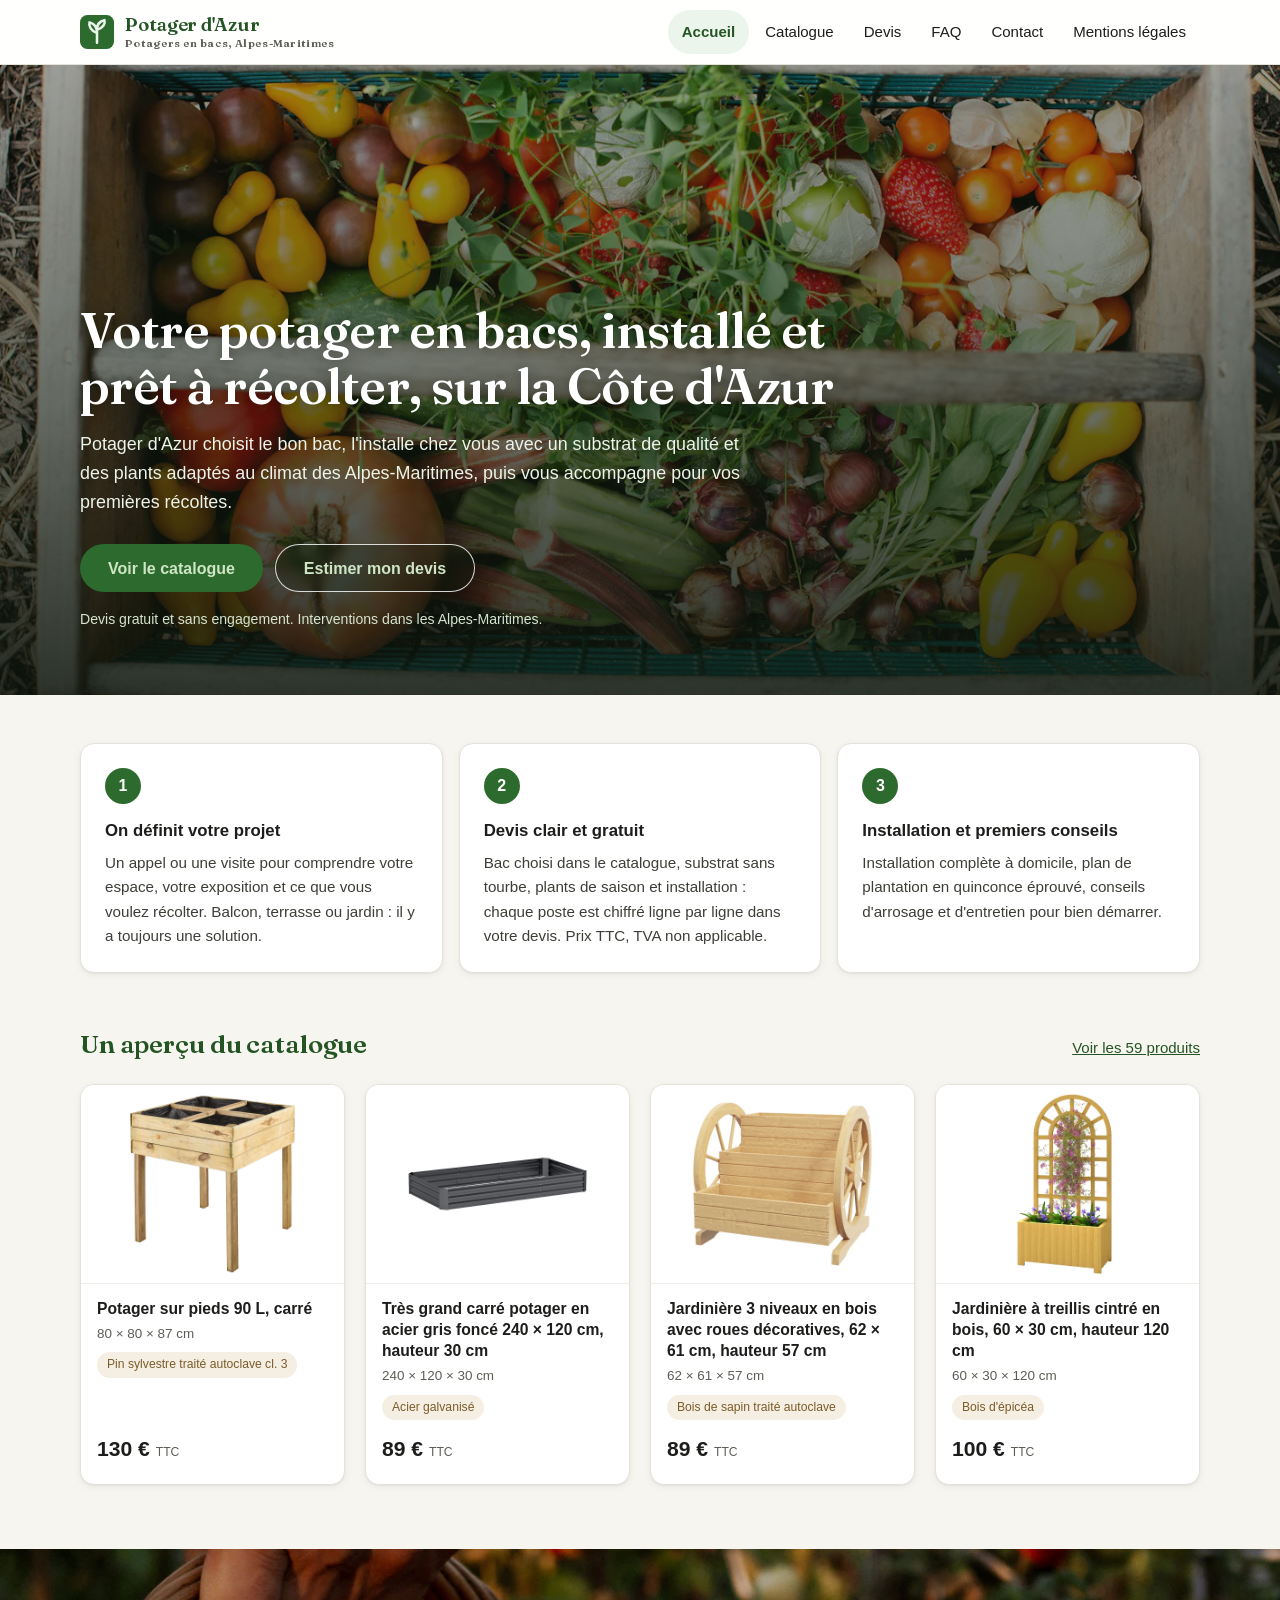
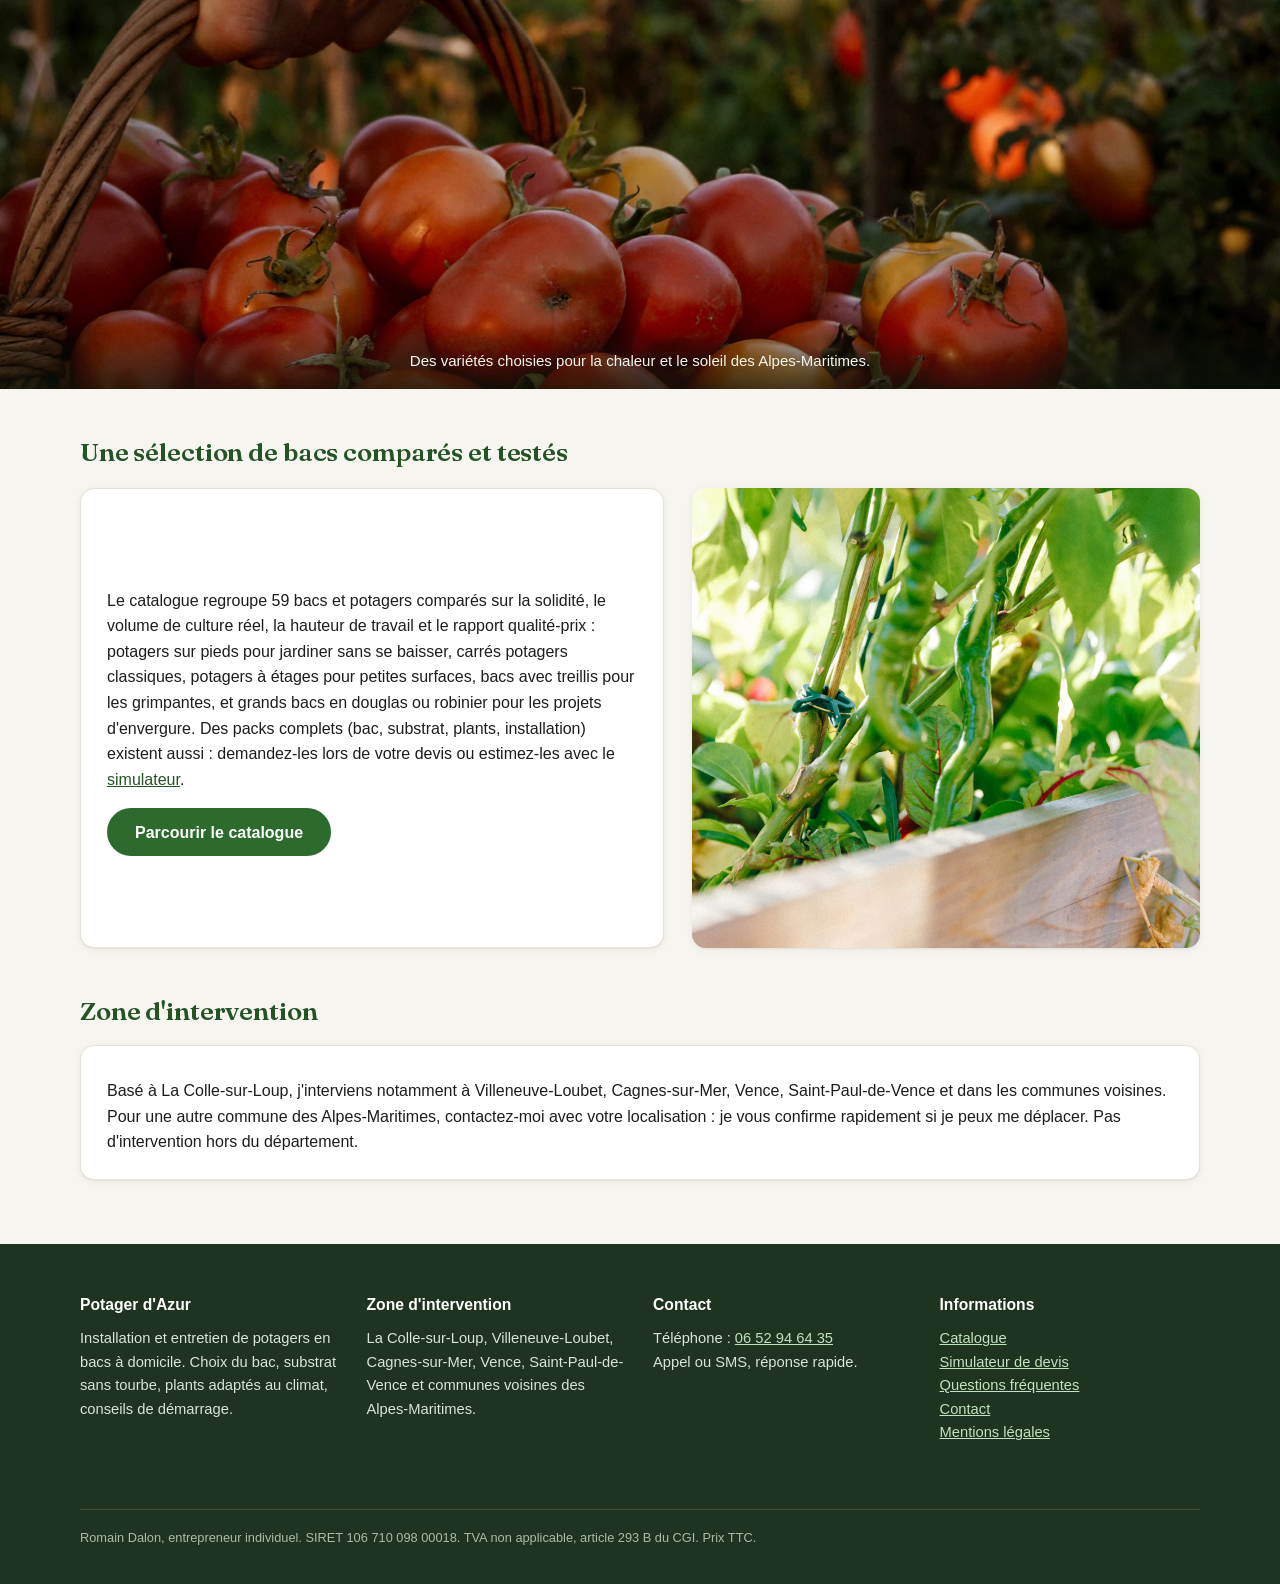
==== commit 2b4287a7: "Catalogue : 10 nouvelles fiches (treillis bois/métal à motifs, étages, bacs échelonnés) + barre de r" ====
--- a/index.html
+++ b/index.html
@@ -44,8 +44,8 @@
 et d'entretien pour bien démarrer.</p></div>
 </div>
 <div class="sect-tete"><h2>Un aperçu du catalogue</h2>
-<a href="catalogue.html">Voir les 49 produits</a></div>
-<div class="grille apercu"><article class="carte" tabindex="0" role="button" data-prix="130" aria-label="Voir le détail : Potager sur pieds 90 L, carré"><img src="images/potager-sur-pieds-90-l-carre.jpg" alt="Potager sur pieds 90 L, carré" loading="lazy" width="400" height="300"><div class="cbody"><h3>Potager sur pieds 90 L, carré</h3><div class="dims">80 × 80 × 87 cm</div><span class="badge">Pin sylvestre traité autoclave cl. 3</span><ul class="points"><li><strong>4 compartiments</strong> : organisation des cultures par famille botanique.</li><li><strong>Format carré</strong> : accès facile sur 4 côtés.</li><li><strong>Idéal rotation des cultures</strong> : tomates / salades / aromatiques / radis.</li></ul><div class="prix">130 € <small>TTC</small></div><details><summary>Caractéristiques</summary><table><tr><td>Dimensions</td><td>80 × 80 × 87 cm</td></tr><tr><td>Capacité</td><td>90 litres</td></tr><tr><td>Compartiments</td><td>4 zones distinctes</td></tr><tr><td>Matériau</td><td>Pin sylvestre traité autoclave cl. 3</td></tr><tr><td>Certification</td><td>PEFC</td></tr><tr><td>Accessoires</td><td>Géotextile inclus</td></tr></table></details></div></article><article class="carte" tabindex="0" role="button" data-prix="89" aria-label="Voir le détail : Très grand carré potager en acier gris foncé 240 × 120 cm, hauteur 30 cm"><img src="images/tres-grand-carre-potager-en-acier-gris-fonce-240-120-cm-hauteur-30-cm.jpg" alt="Très grand carré potager en acier gris foncé 240 × 120 cm, hauteur 30 cm" loading="lazy" width="400" height="300"><div class="cbody"><h3>Très grand carré potager en acier gris foncé 240 × 120 cm, hauteur 30 cm</h3><div class="dims">240 × 120 × 30 cm</div><span class="badge">Acier galvanisé</span><ul class="points"><li>Près de 2,9 m² de culture d'un seul tenant, environ 835 L de substrat.</li><li>Acier galvanisé 0,5 mm avec barres de renfort internes : les parois ne s'écartent pas sous la poussée de la terre.</li><li>Fond ouvert : drainage direct en pleine terre, pas d'eau stagnante.</li></ul><div class="prix">89 € <small>TTC</small></div><details><summary>Caractéristiques</summary><table><tr><td>Dimensions</td><td>240 × 120 × 30 cm</td></tr><tr><td>Dimensions intérieures</td><td>236 × 118 × 30 cm</td></tr><tr><td>Matériau</td><td>Acier galvanisé</td></tr><tr><td>Épaisseur de tôle</td><td>0,5 mm</td></tr><tr><td>Couleur</td><td>Gris foncé</td></tr><tr><td>Capacité</td><td>Environ 835 L</td></tr><tr><td>Fond</td><td>Ouvert, à poser en pleine terre</td></tr></table></details></div></article><article class="carte" tabindex="0" role="button" data-prix="85" aria-label="Voir le détail : Escalier Potager 5 Cases"><img src="images/escalier-potager-5-cases.jpg" alt="Escalier Potager 5 Cases" loading="lazy" width="400" height="300"><div class="cbody"><h3>Escalier Potager 5 Cases</h3><div class="dims">93 × 93 × 35 cm</div><span class="badge">Bois de sapin massif naturel</span><ul class="points"><li><strong>5 COMPARTIMENTS EN ESCALIER</strong> : Trois niveaux de profondeurs progressives pour organiser et séparer les cultures selon leurs besoins racinaires : aromatiques en haut, légumes en bas.</li><li><strong>ASSEMBLAGE SANS OUTILS</strong> : Emboîtement simple des panneaux, montage rapide sans équipement spécifique. Démontage facile en fin de saison.</li><li><strong>BOIS DE SAPIN MASSIF</strong> : Construction 100 % bois naturel, planches épaisses résistant aux conditions extérieures sans maintenance particulière.</li></ul><div class="prix">85 € <small>TTC</small></div><details><summary>Caractéristiques</summary><table><tr><td>Usage</td><td>Jardin pleine terre · Balcon</td></tr><tr><td>Base</td><td>Ouverte, sol direct</td></tr><tr><td>Compartiments</td><td>5 cases sur 3 niveaux en escalier</td></tr><tr><td>Niveaux</td><td>3 profondeurs progressives</td></tr><tr><td>Assemblage</td><td>Sans outils, emboîtement</td></tr><tr><td>Matériau</td><td>Bois de sapin massif naturel</td></tr><tr><td>Poids</td><td>6,8 kg</td></tr></table></details></div></article><article class="carte" tabindex="0" role="button" data-prix="119" aria-label="Voir le détail : Double Bac + Treillis Premium"><img src="images/double-bac-treillis-premium.jpg" alt="Double Bac + Treillis Premium" loading="lazy" width="400" height="300"><div class="cbody"><h3>Double Bac + Treillis Premium</h3><div class="dims">222 × 63 × 132 cm</div><span class="badge">Bois massif finition lisse</span><ul class="points"><li><strong>DEUX ZONES DE PLANTATION</strong> : Bac supérieur (106 × 53 × 46 cm) pour légumes à enracinement profond (tomates, aubergines, courgettes), bac inférieur (106 × 53 × 23 cm) pour aromatiques, salades et fleurs comestibles.</li><li><strong>TREILLIS ADAPTABLE</strong> : Support repositionnable sur n'importe quel côté pour plantes grimpantes (vigne, haricots, passiflore). Croissance verticale jusqu'à 132 cm.</li><li><strong>BASE SANS FOND</strong> : Drainage optimal sur les deux niveaux, les racines s'étendent librement dans le sol naturel.</li></ul><div class="prix">119 € <small>TTC</small></div><details><summary>Caractéristiques</summary><table><tr><td>Usage</td><td>Jardin pleine terre</td></tr><tr><td>Bac haut</td><td>106×53×46 cm, légumes profonds</td></tr><tr><td>Bac bas</td><td>106×53×23 cm, aromatiques, fleurs comestibles</td></tr><tr><td>Treillis</td><td>Repositionnable entre les deux bacs</td></tr><tr><td>Base</td><td>Ouverte, sol direct</td></tr><tr><td>Matériau</td><td>Bois massif finition lisse</td></tr><tr><td>Poids</td><td>15 kg</td></tr></table></details></div></article></div>
+<a href="catalogue.html">Voir les 59 produits</a></div>
+<div class="grille apercu"><article class="carte" tabindex="0" role="button" data-prix="130" aria-label="Voir le détail : Potager sur pieds 90 L, carré"><img src="images/potager-sur-pieds-90-l-carre.jpg" alt="Potager sur pieds 90 L, carré" loading="lazy" width="400" height="300"><div class="cbody"><h3>Potager sur pieds 90 L, carré</h3><div class="dims">80 × 80 × 87 cm</div><span class="badge">Pin sylvestre traité autoclave cl. 3</span><ul class="points"><li><strong>4 compartiments</strong> : organisation des cultures par famille botanique.</li><li><strong>Format carré</strong> : accès facile sur 4 côtés.</li><li><strong>Idéal rotation des cultures</strong> : tomates / salades / aromatiques / radis.</li></ul><div class="prix">130 € <small>TTC</small></div><details><summary>Caractéristiques</summary><table><tr><td>Dimensions</td><td>80 × 80 × 87 cm</td></tr><tr><td>Capacité</td><td>90 litres</td></tr><tr><td>Compartiments</td><td>4 zones distinctes</td></tr><tr><td>Matériau</td><td>Pin sylvestre traité autoclave cl. 3</td></tr><tr><td>Certification</td><td>PEFC</td></tr><tr><td>Accessoires</td><td>Géotextile inclus</td></tr></table></details></div></article><article class="carte" tabindex="0" role="button" data-prix="89" aria-label="Voir le détail : Très grand carré potager en acier gris foncé 240 × 120 cm, hauteur 30 cm"><img src="images/tres-grand-carre-potager-en-acier-gris-fonce-240-120-cm-hauteur-30-cm.jpg" alt="Très grand carré potager en acier gris foncé 240 × 120 cm, hauteur 30 cm" loading="lazy" width="400" height="300"><div class="cbody"><h3>Très grand carré potager en acier gris foncé 240 × 120 cm, hauteur 30 cm</h3><div class="dims">240 × 120 × 30 cm</div><span class="badge">Acier galvanisé</span><ul class="points"><li>Près de 2,9 m² de culture d'un seul tenant, environ 835 L de substrat.</li><li>Acier galvanisé 0,5 mm avec barres de renfort internes : les parois ne s'écartent pas sous la poussée de la terre.</li><li>Fond ouvert : drainage direct en pleine terre, pas d'eau stagnante.</li></ul><div class="prix">89 € <small>TTC</small></div><details><summary>Caractéristiques</summary><table><tr><td>Dimensions</td><td>240 × 120 × 30 cm</td></tr><tr><td>Dimensions intérieures</td><td>236 × 118 × 30 cm</td></tr><tr><td>Matériau</td><td>Acier galvanisé</td></tr><tr><td>Épaisseur de tôle</td><td>0,5 mm</td></tr><tr><td>Couleur</td><td>Gris foncé</td></tr><tr><td>Capacité</td><td>Environ 835 L</td></tr><tr><td>Fond</td><td>Ouvert, à poser en pleine terre</td></tr></table></details></div></article><article class="carte" tabindex="0" role="button" data-prix="89" aria-label="Voir le détail : Jardinière 3 niveaux en bois avec roues décoratives, 62 × 61 cm, hauteur 57 cm"><img src="images/jardiniere-3-niveaux-en-bois-avec-roues-decoratives-62-61-cm-hauteur-57-cm.webp" alt="Jardinière 3 niveaux en bois avec roues décoratives, 62 × 61 cm, hauteur 57 cm" loading="lazy" width="400" height="300"><div class="cbody"><h3>Jardinière 3 niveaux en bois avec roues décoratives, 62 × 61 cm, hauteur 57 cm</h3><div class="dims">62 × 61 × 57 cm</div><span class="badge">Bois de sapin traité autoclave</span><ul class="points"><li>Trois niveaux compacts en forme d'escalier, 25 kg de charge maximale par bac : adapté à un petit balcon ou une terrasse.</li><li>Grandes roues en bois façon charrette habillant le piètement : look rustique assumé, plus décoratif qu'une jardinière classique.</li><li>Bois de sapin traité autoclave, trous de drainage sur chaque niveau.</li></ul><div class="prix">89 € <small>TTC</small></div><details><summary>Caractéristiques</summary><table><tr><td>Dimensions d'ensemble</td><td>62 × 61 × 57 cm</td></tr><tr><td>Dimensions par bac</td><td>56 × 20 × 15 cm</td></tr><tr><td>Matériau</td><td>Bois de sapin traité autoclave</td></tr><tr><td>Charge maximale</td><td>25 kg par bac</td></tr><tr><td>Poids</td><td>7 kg</td></tr></table></details></div></article><article class="carte" tabindex="0" role="button" data-prix="100" aria-label="Voir le détail : Jardinière à treillis cintré en bois, 60 × 30 cm, hauteur 120 cm"><img src="images/jardiniere-a-treillis-cintre-en-bois-60-30-cm-hauteur-120-cm.webp" alt="Jardinière à treillis cintré en bois, 60 × 30 cm, hauteur 120 cm" loading="lazy" width="400" height="300"><div class="cbody"><h3>Jardinière à treillis cintré en bois, 60 × 30 cm, hauteur 120 cm</h3><div class="dims">60 × 30 × 120 cm</div><span class="badge">Bois d'épicéa</span><ul class="points"><li>Treillis cintré en arche : silhouette plus habillée qu'un treillis droit, pour rosiers, clématites ou passiflores.</li><li>Trois trous de drainage en fond de bac : évite l'eau stagnante et la pourriture des racines.</li><li>Bois d'épicéa résistant aux fissures, format compact adapté aux balcons et petites terrasses.</li></ul><div class="prix">100 € <small>TTC</small></div><details><summary>Caractéristiques</summary><table><tr><td>Dimensions totales</td><td>60 × 30 × 120 cm</td></tr><tr><td>Zone de plantation</td><td>55,5 × 25 × 22 cm</td></tr><tr><td>Dimensions du treillis</td><td>60 × 2,5 × 90 cm</td></tr><tr><td>Matériau</td><td>Bois d'épicéa</td></tr><tr><td>Charge maximale</td><td>30 kg</td></tr></table></details></div></article></div>
 </div>
 <figure class="bande rv">
 <img src="images/ambiance/bande-tomates-panier.webp" alt="Panier de tomates récoltées au soleil couchant dans un jardin" loading="lazy" width="1600" height="900">
@@ -54,7 +54,7 @@
 <div class="wrap">
 <h2 class="sect">Une sélection de bacs comparés et testés</h2>
 <div class="split rv">
-<div class="bloc"><p>Le catalogue regroupe 49 bacs et potagers comparés sur la solidité,
+<div class="bloc"><p>Le catalogue regroupe 59 bacs et potagers comparés sur la solidité,
 le volume de culture réel, la hauteur de travail et le rapport qualité-prix : potagers sur pieds pour
 jardiner sans se baisser, carrés potagers classiques, potagers à étages pour petites surfaces,
 bacs avec treillis pour les grimpantes, et grands bacs en douglas ou robinier pour les projets
--- a/styles.css
+++ b/styles.css
@@ -96,6 +96,12 @@
 .tri select{min-height:44px;border-radius:10px;border:1px solid var(--border);background:var(--white);
 padding:0 10px;font:inherit;font-size:.9rem;color:var(--text);cursor:pointer}
 @media (max-width:640px){.tri span{display:none}}
+.recherche{flex:none;padding-left:12px;border-left:1px solid var(--border)}
+.recherche input{min-height:44px;border-radius:var(--r-pill);border:1px solid var(--border);
+background:var(--white);padding:0 16px;font:inherit;font-size:.9rem;color:var(--text);
+width:200px;max-width:40vw}
+.recherche input:focus{outline:2px solid var(--vert);outline-offset:1px}
+@media (max-width:640px){.recherche input{width:130px}}
 /* ---- sections catalogue ---- */
 section.cat{padding:40px 0 8px}
 section.cat[hidden]{display:none}
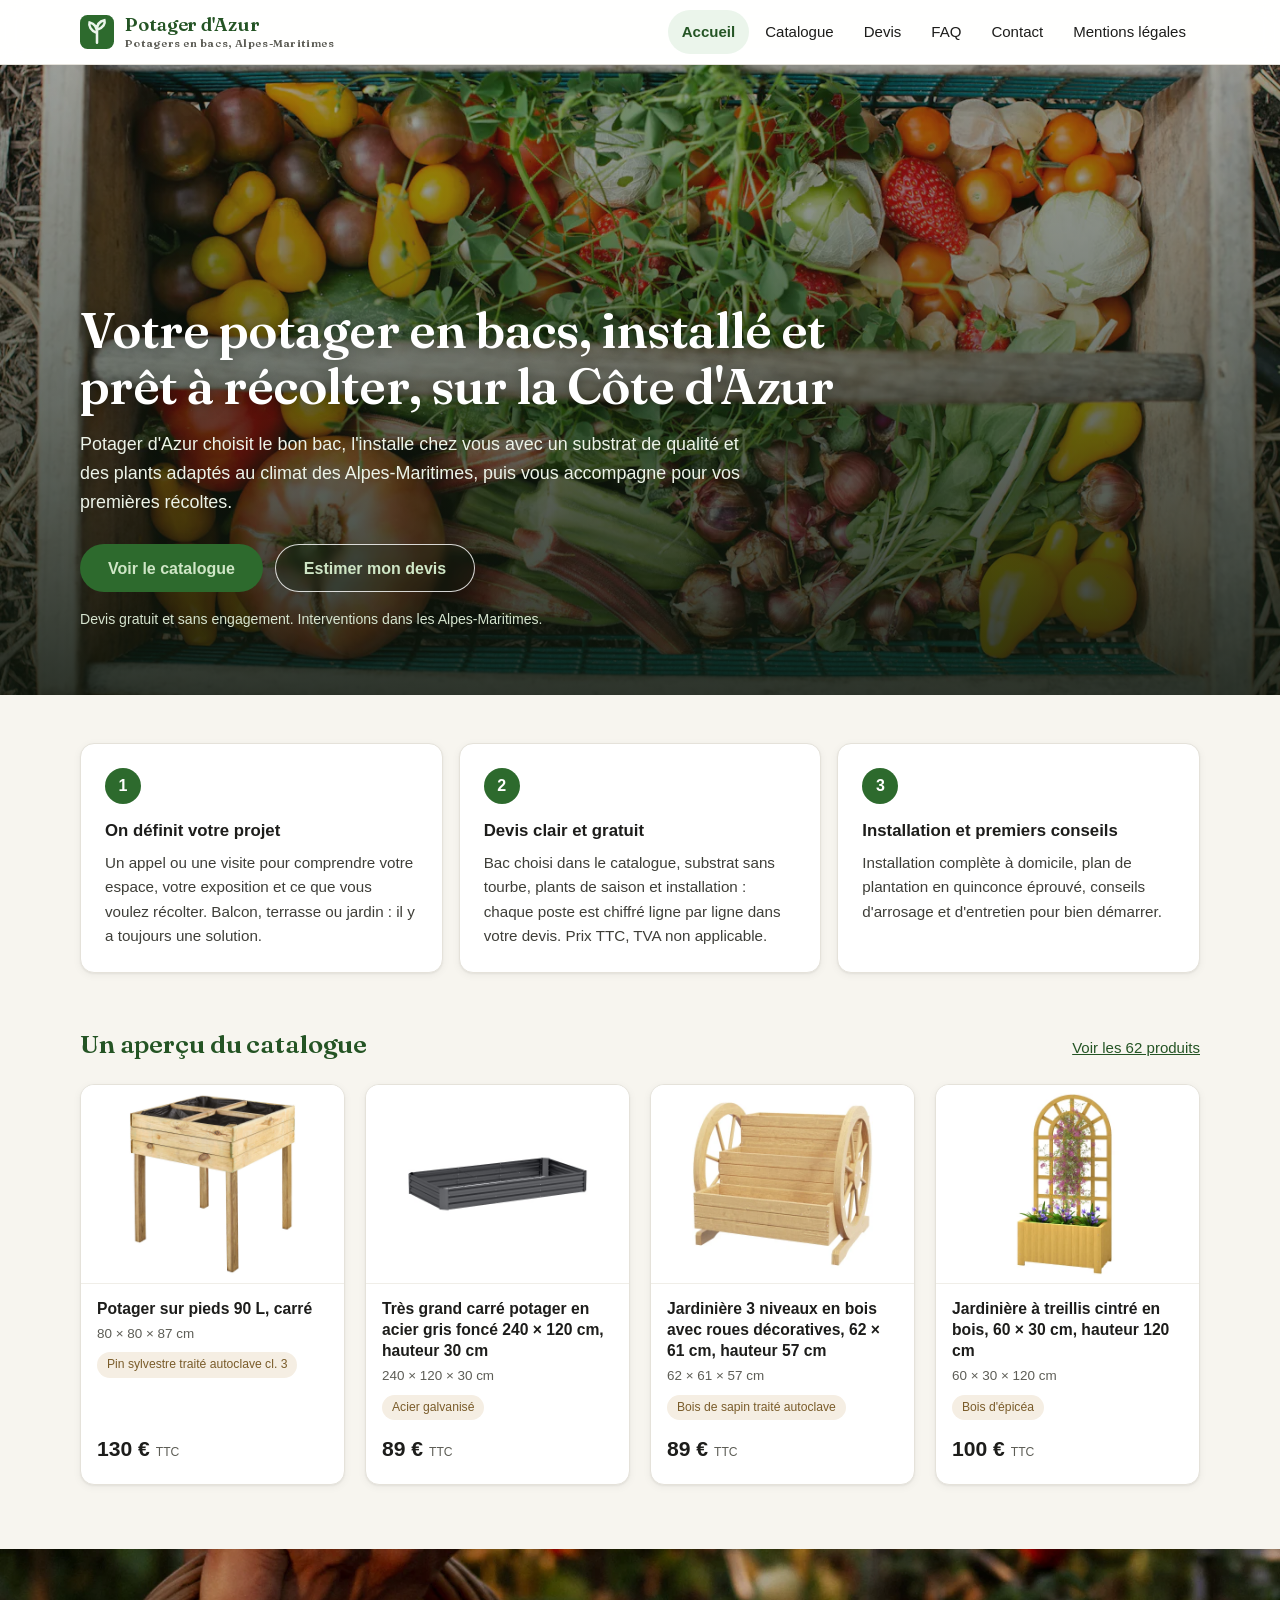
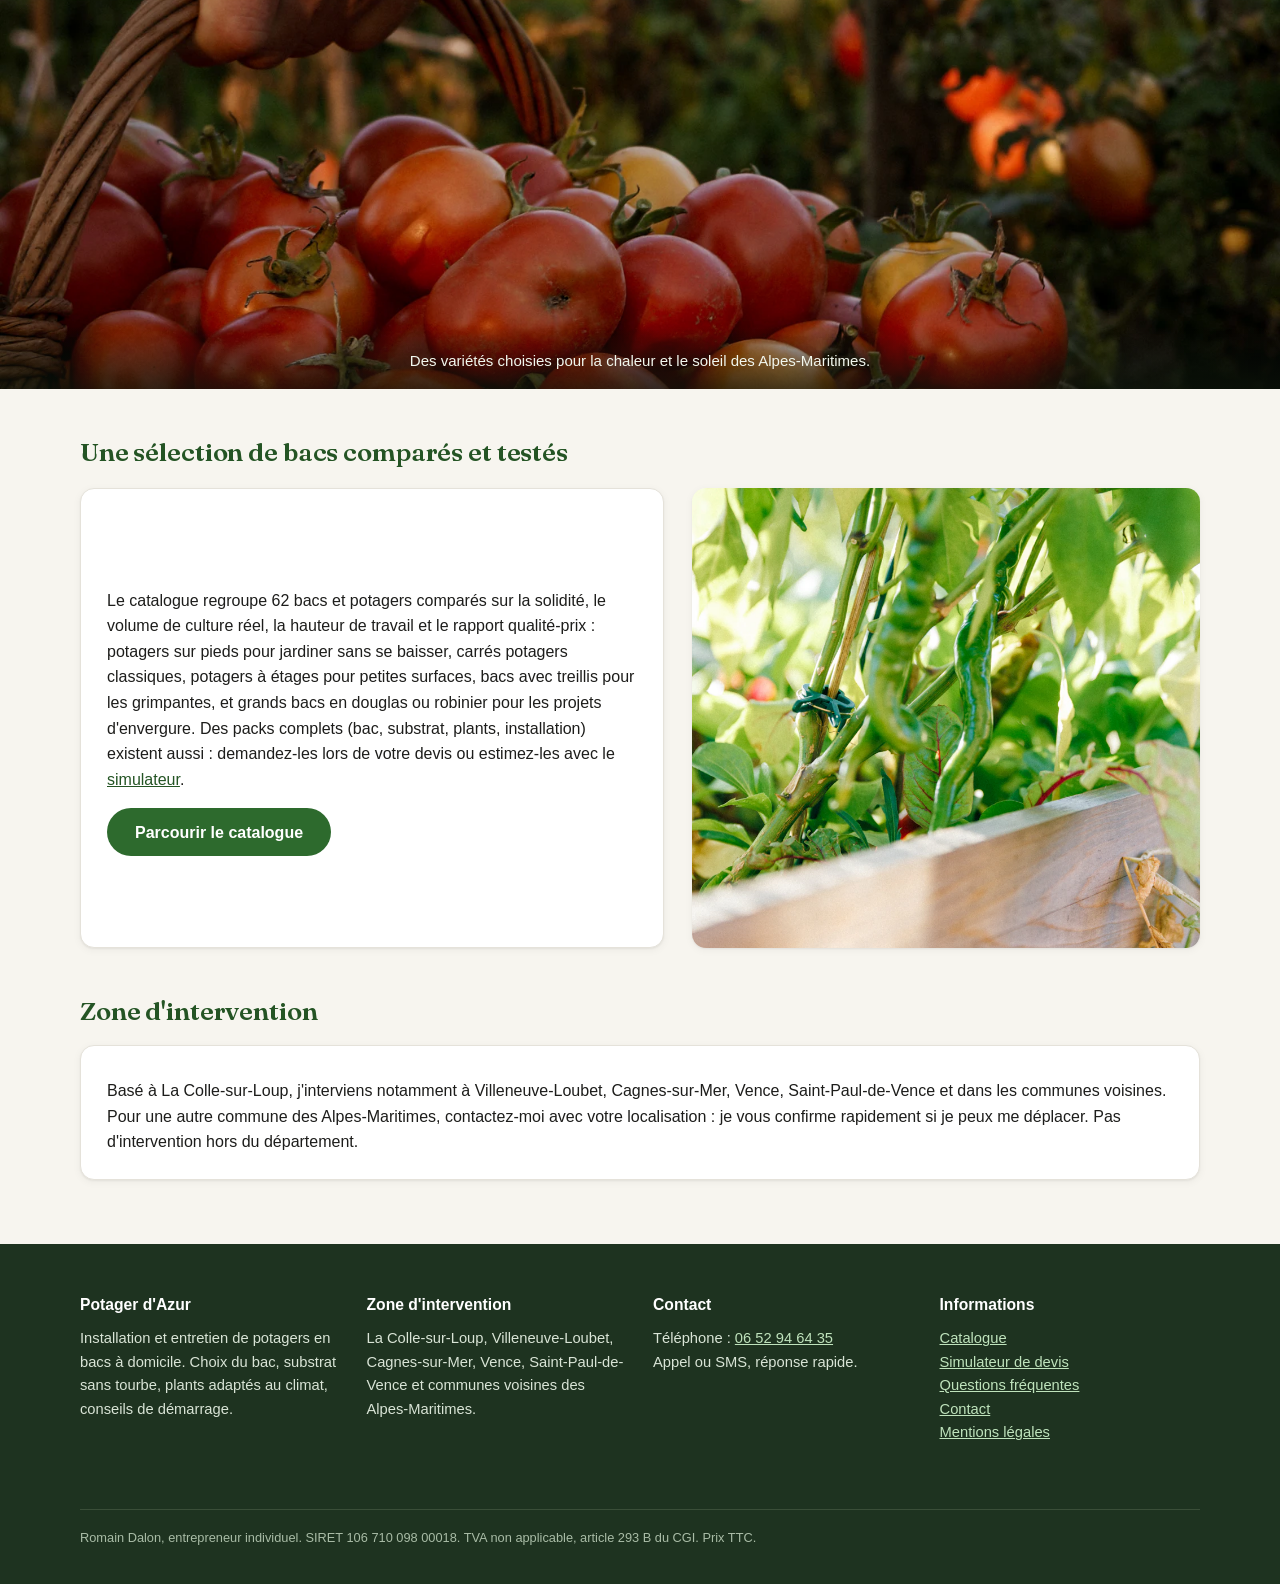
==== commit 2b17e15b: "Catalogue : 3 nouvelles fiches (carré d'angle en L, bac à panneaux transparents, chariot déco) Bacs " ====
--- a/index.html
+++ b/index.html
@@ -44,7 +44,7 @@
 et d'entretien pour bien démarrer.</p></div>
 </div>
 <div class="sect-tete"><h2>Un aperçu du catalogue</h2>
-<a href="catalogue.html">Voir les 59 produits</a></div>
+<a href="catalogue.html">Voir les 62 produits</a></div>
 <div class="grille apercu"><article class="carte" tabindex="0" role="button" data-prix="130" aria-label="Voir le détail : Potager sur pieds 90 L, carré"><img src="images/potager-sur-pieds-90-l-carre.jpg" alt="Potager sur pieds 90 L, carré" loading="lazy" width="400" height="300"><div class="cbody"><h3>Potager sur pieds 90 L, carré</h3><div class="dims">80 × 80 × 87 cm</div><span class="badge">Pin sylvestre traité autoclave cl. 3</span><ul class="points"><li><strong>4 compartiments</strong> : organisation des cultures par famille botanique.</li><li><strong>Format carré</strong> : accès facile sur 4 côtés.</li><li><strong>Idéal rotation des cultures</strong> : tomates / salades / aromatiques / radis.</li></ul><div class="prix">130 € <small>TTC</small></div><details><summary>Caractéristiques</summary><table><tr><td>Dimensions</td><td>80 × 80 × 87 cm</td></tr><tr><td>Capacité</td><td>90 litres</td></tr><tr><td>Compartiments</td><td>4 zones distinctes</td></tr><tr><td>Matériau</td><td>Pin sylvestre traité autoclave cl. 3</td></tr><tr><td>Certification</td><td>PEFC</td></tr><tr><td>Accessoires</td><td>Géotextile inclus</td></tr></table></details></div></article><article class="carte" tabindex="0" role="button" data-prix="89" aria-label="Voir le détail : Très grand carré potager en acier gris foncé 240 × 120 cm, hauteur 30 cm"><img src="images/tres-grand-carre-potager-en-acier-gris-fonce-240-120-cm-hauteur-30-cm.jpg" alt="Très grand carré potager en acier gris foncé 240 × 120 cm, hauteur 30 cm" loading="lazy" width="400" height="300"><div class="cbody"><h3>Très grand carré potager en acier gris foncé 240 × 120 cm, hauteur 30 cm</h3><div class="dims">240 × 120 × 30 cm</div><span class="badge">Acier galvanisé</span><ul class="points"><li>Près de 2,9 m² de culture d'un seul tenant, environ 835 L de substrat.</li><li>Acier galvanisé 0,5 mm avec barres de renfort internes : les parois ne s'écartent pas sous la poussée de la terre.</li><li>Fond ouvert : drainage direct en pleine terre, pas d'eau stagnante.</li></ul><div class="prix">89 € <small>TTC</small></div><details><summary>Caractéristiques</summary><table><tr><td>Dimensions</td><td>240 × 120 × 30 cm</td></tr><tr><td>Dimensions intérieures</td><td>236 × 118 × 30 cm</td></tr><tr><td>Matériau</td><td>Acier galvanisé</td></tr><tr><td>Épaisseur de tôle</td><td>0,5 mm</td></tr><tr><td>Couleur</td><td>Gris foncé</td></tr><tr><td>Capacité</td><td>Environ 835 L</td></tr><tr><td>Fond</td><td>Ouvert, à poser en pleine terre</td></tr></table></details></div></article><article class="carte" tabindex="0" role="button" data-prix="89" aria-label="Voir le détail : Jardinière 3 niveaux en bois avec roues décoratives, 62 × 61 cm, hauteur 57 cm"><img src="images/jardiniere-3-niveaux-en-bois-avec-roues-decoratives-62-61-cm-hauteur-57-cm.webp" alt="Jardinière 3 niveaux en bois avec roues décoratives, 62 × 61 cm, hauteur 57 cm" loading="lazy" width="400" height="300"><div class="cbody"><h3>Jardinière 3 niveaux en bois avec roues décoratives, 62 × 61 cm, hauteur 57 cm</h3><div class="dims">62 × 61 × 57 cm</div><span class="badge">Bois de sapin traité autoclave</span><ul class="points"><li>Trois niveaux compacts en forme d'escalier, 25 kg de charge maximale par bac : adapté à un petit balcon ou une terrasse.</li><li>Grandes roues en bois façon charrette habillant le piètement : look rustique assumé, plus décoratif qu'une jardinière classique.</li><li>Bois de sapin traité autoclave, trous de drainage sur chaque niveau.</li></ul><div class="prix">89 € <small>TTC</small></div><details><summary>Caractéristiques</summary><table><tr><td>Dimensions d'ensemble</td><td>62 × 61 × 57 cm</td></tr><tr><td>Dimensions par bac</td><td>56 × 20 × 15 cm</td></tr><tr><td>Matériau</td><td>Bois de sapin traité autoclave</td></tr><tr><td>Charge maximale</td><td>25 kg par bac</td></tr><tr><td>Poids</td><td>7 kg</td></tr></table></details></div></article><article class="carte" tabindex="0" role="button" data-prix="100" aria-label="Voir le détail : Jardinière à treillis cintré en bois, 60 × 30 cm, hauteur 120 cm"><img src="images/jardiniere-a-treillis-cintre-en-bois-60-30-cm-hauteur-120-cm.webp" alt="Jardinière à treillis cintré en bois, 60 × 30 cm, hauteur 120 cm" loading="lazy" width="400" height="300"><div class="cbody"><h3>Jardinière à treillis cintré en bois, 60 × 30 cm, hauteur 120 cm</h3><div class="dims">60 × 30 × 120 cm</div><span class="badge">Bois d'épicéa</span><ul class="points"><li>Treillis cintré en arche : silhouette plus habillée qu'un treillis droit, pour rosiers, clématites ou passiflores.</li><li>Trois trous de drainage en fond de bac : évite l'eau stagnante et la pourriture des racines.</li><li>Bois d'épicéa résistant aux fissures, format compact adapté aux balcons et petites terrasses.</li></ul><div class="prix">100 € <small>TTC</small></div><details><summary>Caractéristiques</summary><table><tr><td>Dimensions totales</td><td>60 × 30 × 120 cm</td></tr><tr><td>Zone de plantation</td><td>55,5 × 25 × 22 cm</td></tr><tr><td>Dimensions du treillis</td><td>60 × 2,5 × 90 cm</td></tr><tr><td>Matériau</td><td>Bois d'épicéa</td></tr><tr><td>Charge maximale</td><td>30 kg</td></tr></table></details></div></article></div>
 </div>
 <figure class="bande rv">
@@ -54,7 +54,7 @@
 <div class="wrap">
 <h2 class="sect">Une sélection de bacs comparés et testés</h2>
 <div class="split rv">
-<div class="bloc"><p>Le catalogue regroupe 59 bacs et potagers comparés sur la solidité,
+<div class="bloc"><p>Le catalogue regroupe 62 bacs et potagers comparés sur la solidité,
 le volume de culture réel, la hauteur de travail et le rapport qualité-prix : potagers sur pieds pour
 jardiner sans se baisser, carrés potagers classiques, potagers à étages pour petites surfaces,
 bacs avec treillis pour les grimpantes, et grands bacs en douglas ou robinier pour les projets
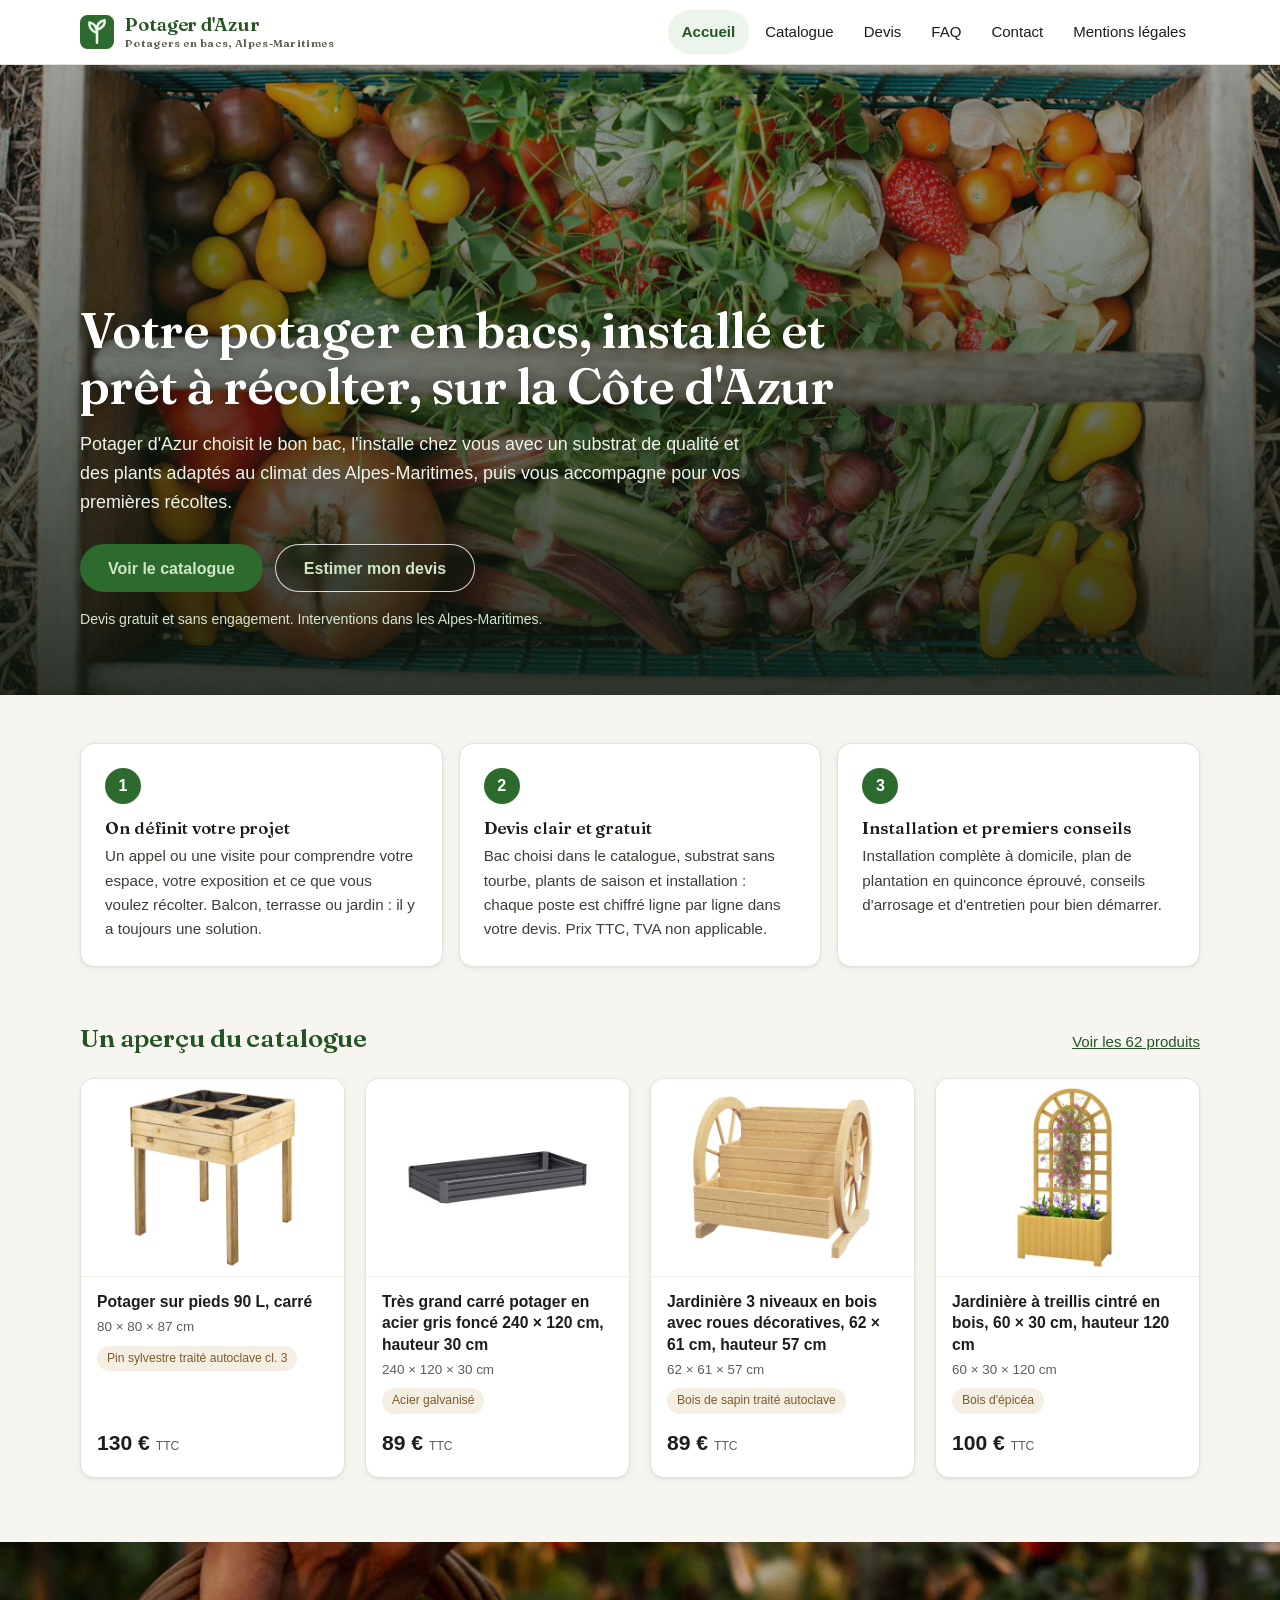
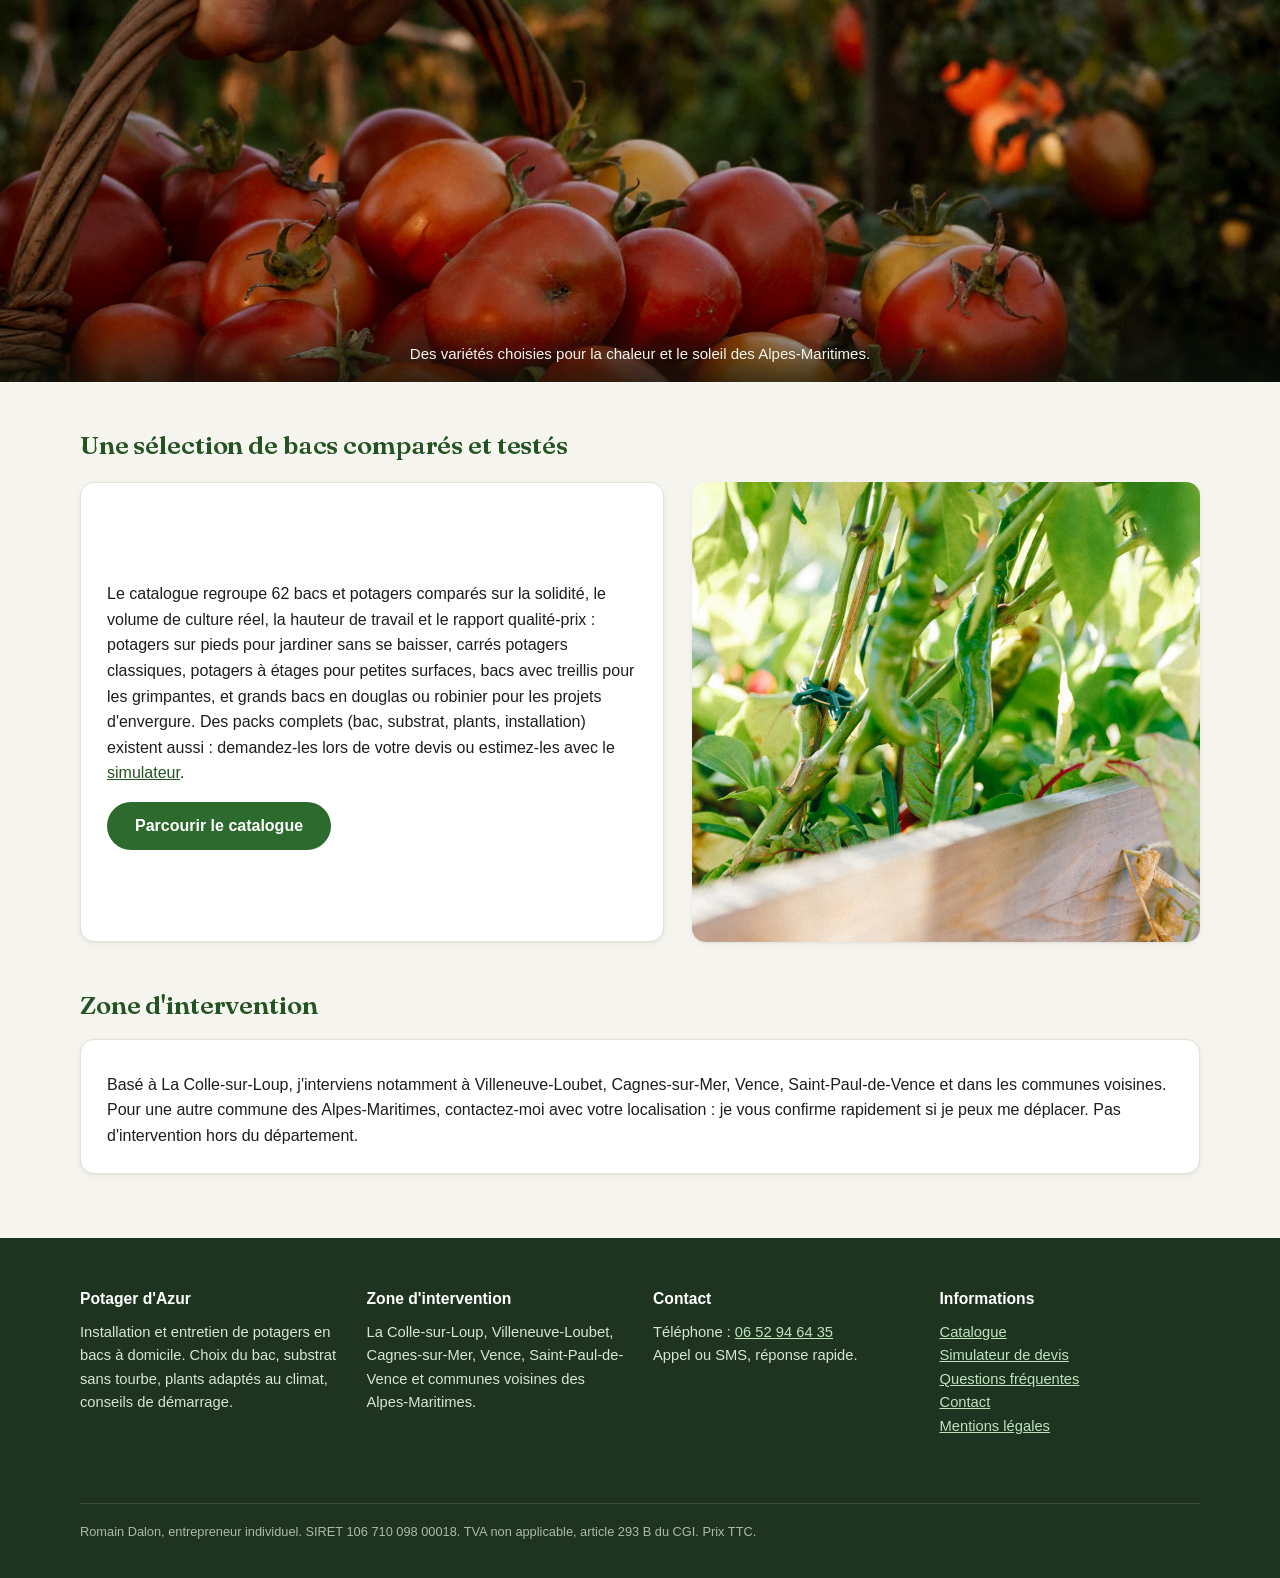
==== commit 4dc3c2d9: "Audit qualité complet : corrections contenu, accessibilité et SEO Contenu (bloquant) : - Note intern" ====
--- a/index.html
+++ b/index.html
@@ -18,7 +18,9 @@
 <link rel="stylesheet" href="styles.css">
 </head>
 <body>
+<a class="skip-link" href="#contenu">Aller au contenu</a>
 <header class="site"><div class="hwrap"><a class="logo" href="index.html"><svg viewBox="0 0 32 32" aria-hidden="true"><rect width="32" height="32" rx="7" fill="#2D6A2D"/><path d="M16 26 V13 M16 17 C10 15 8 10 9 7 C14 8 16 12 16 17 M16 14 C22 12 24 8 23 5 C18 6 16 9 16 14" stroke="#EBF5EB" stroke-width="2.4" fill="none" stroke-linecap="round"/></svg><span class="lname">Potager d'Azur<small>Potagers en bacs, Alpes-Maritimes</small></span></a><button id="nav-toggle" aria-expanded="false" aria-controls="nav-principal" aria-label="Menu"><svg width="22" height="22" viewBox="0 0 22 22" aria-hidden="true"><path d="M3 6h16M3 11h16M3 16h16" stroke="currentColor" stroke-width="2" stroke-linecap="round"/></svg></button><nav class="main" id="nav-principal" aria-label="Navigation principale"><a href="index.html" class="actif" aria-current="page">Accueil</a><a href="catalogue.html">Catalogue</a><a href="devis.html">Devis</a><a href="faq.html">FAQ</a><a href="contact.html">Contact</a><a href="mentions-legales.html">Mentions légales</a></nav></div></header>
+<main id="contenu">
 <div class="hero ph grand">
 <img src="images/ambiance/hero-recolte.webp" alt="Récolte de tomates et de légumes d'été dans une cagette en bois" width="1440" height="810" fetchpriority="high">
 <div class="wrap">
@@ -33,13 +35,13 @@
 </div></div>
 <div class="wrap">
 <div class="etapes">
-<div class="etape rv"><div class="num">1</div><h3>On définit votre projet</h3>
+<div class="etape rv"><div class="num">1</div><h2>On définit votre projet</h2>
 <p>Un appel ou une visite pour comprendre votre espace, votre exposition et ce que vous voulez récolter.
 Balcon, terrasse ou jardin : il y a toujours une solution.</p></div>
-<div class="etape rv"><div class="num">2</div><h3>Devis clair et gratuit</h3>
+<div class="etape rv"><div class="num">2</div><h2>Devis clair et gratuit</h2>
 <p>Bac choisi dans le catalogue, substrat sans tourbe, plants de saison et installation :
 chaque poste est chiffré ligne par ligne dans votre devis. Prix TTC, TVA non applicable.</p></div>
-<div class="etape rv"><div class="num">3</div><h3>Installation et premiers conseils</h3>
+<div class="etape rv"><div class="num">3</div><h2>Installation et premiers conseils</h2>
 <p>Installation complète à domicile, plan de plantation en quinconce éprouvé, conseils d'arrosage
 et d'entretien pour bien démarrer.</p></div>
 </div>
@@ -69,6 +71,7 @@
 des Alpes-Maritimes, contactez-moi avec votre localisation : je vous confirme rapidement si je
 peux me déplacer. Pas d'intervention hors du département.</p></div>
 </div>
+</main>
 <footer class="site"><div class="wrap">
 <div><h4>Potager d'Azur</h4><p>Installation et entretien de potagers en bacs à domicile.
 Choix du bac, substrat sans tourbe, plants adaptés au climat, conseils de démarrage.</p></div>
--- a/styles.css
+++ b/styles.css
@@ -16,6 +16,10 @@
 h1{font-family:var(--serif);font-weight:600;letter-spacing:-.01em;line-height:1.12}
 h2{font-family:var(--serif);font-weight:600;letter-spacing:-.005em;line-height:1.22}
 .wrap{max-width:1160px;margin:0 auto;padding:0 20px}
+/* ---- lien d'évitement (accessibilité clavier) ---- */
+.skip-link{position:absolute;left:-9999px;top:0;z-index:100;background:var(--vert);
+color:var(--white);padding:10px 18px;border-radius:0 0 8px 0;font-weight:600}
+.skip-link:focus{left:0}
 /* ---- en-tête ---- */
 header.site{position:sticky;top:0;z-index:50;background:rgba(255,255,255,.94);
 -webkit-backdrop-filter:blur(10px);backdrop-filter:blur(10px);border-bottom:1px solid var(--border)}
@@ -174,7 +178,7 @@
 padding:24px;box-shadow:var(--sh-1)}
 .etape .num{width:36px;height:36px;border-radius:50%;background:var(--vert);color:var(--white);
 display:flex;align-items:center;justify-content:center;font-weight:700;margin-bottom:14px}
-.etape h3{font-size:1.05rem;margin-bottom:6px}
+.etape h2{font-size:1.05rem;margin-bottom:6px}
 .etape p{font-size:.95rem;color:#3E3E38}
 h2.sect{color:var(--vert-fonce);font-size:clamp(1.35rem,2.5vw,1.6rem);margin-top:48px}
 .sect-tete{display:flex;align-items:baseline;justify-content:space-between;gap:16px;
@@ -185,7 +189,7 @@
 .apercu ul.points,.apercu details{display:none}
 .bloc{background:var(--white);border:1px solid var(--border);border-radius:var(--r-m);
 padding:24px 26px;margin:18px 0;box-shadow:var(--sh-1)}
-.bloc h3{color:var(--vert-fonce);font-size:1.08rem;line-height:1.35;margin-bottom:8px}
+.bloc h2{color:var(--vert-fonce);font-size:1.08rem;line-height:1.35;margin-bottom:8px}
 .bloc p{margin-top:8px}
 /* ---- bandes photo de respiration + sections éditoriales ---- */
 .bande{margin:64px 0 0;position:relative}
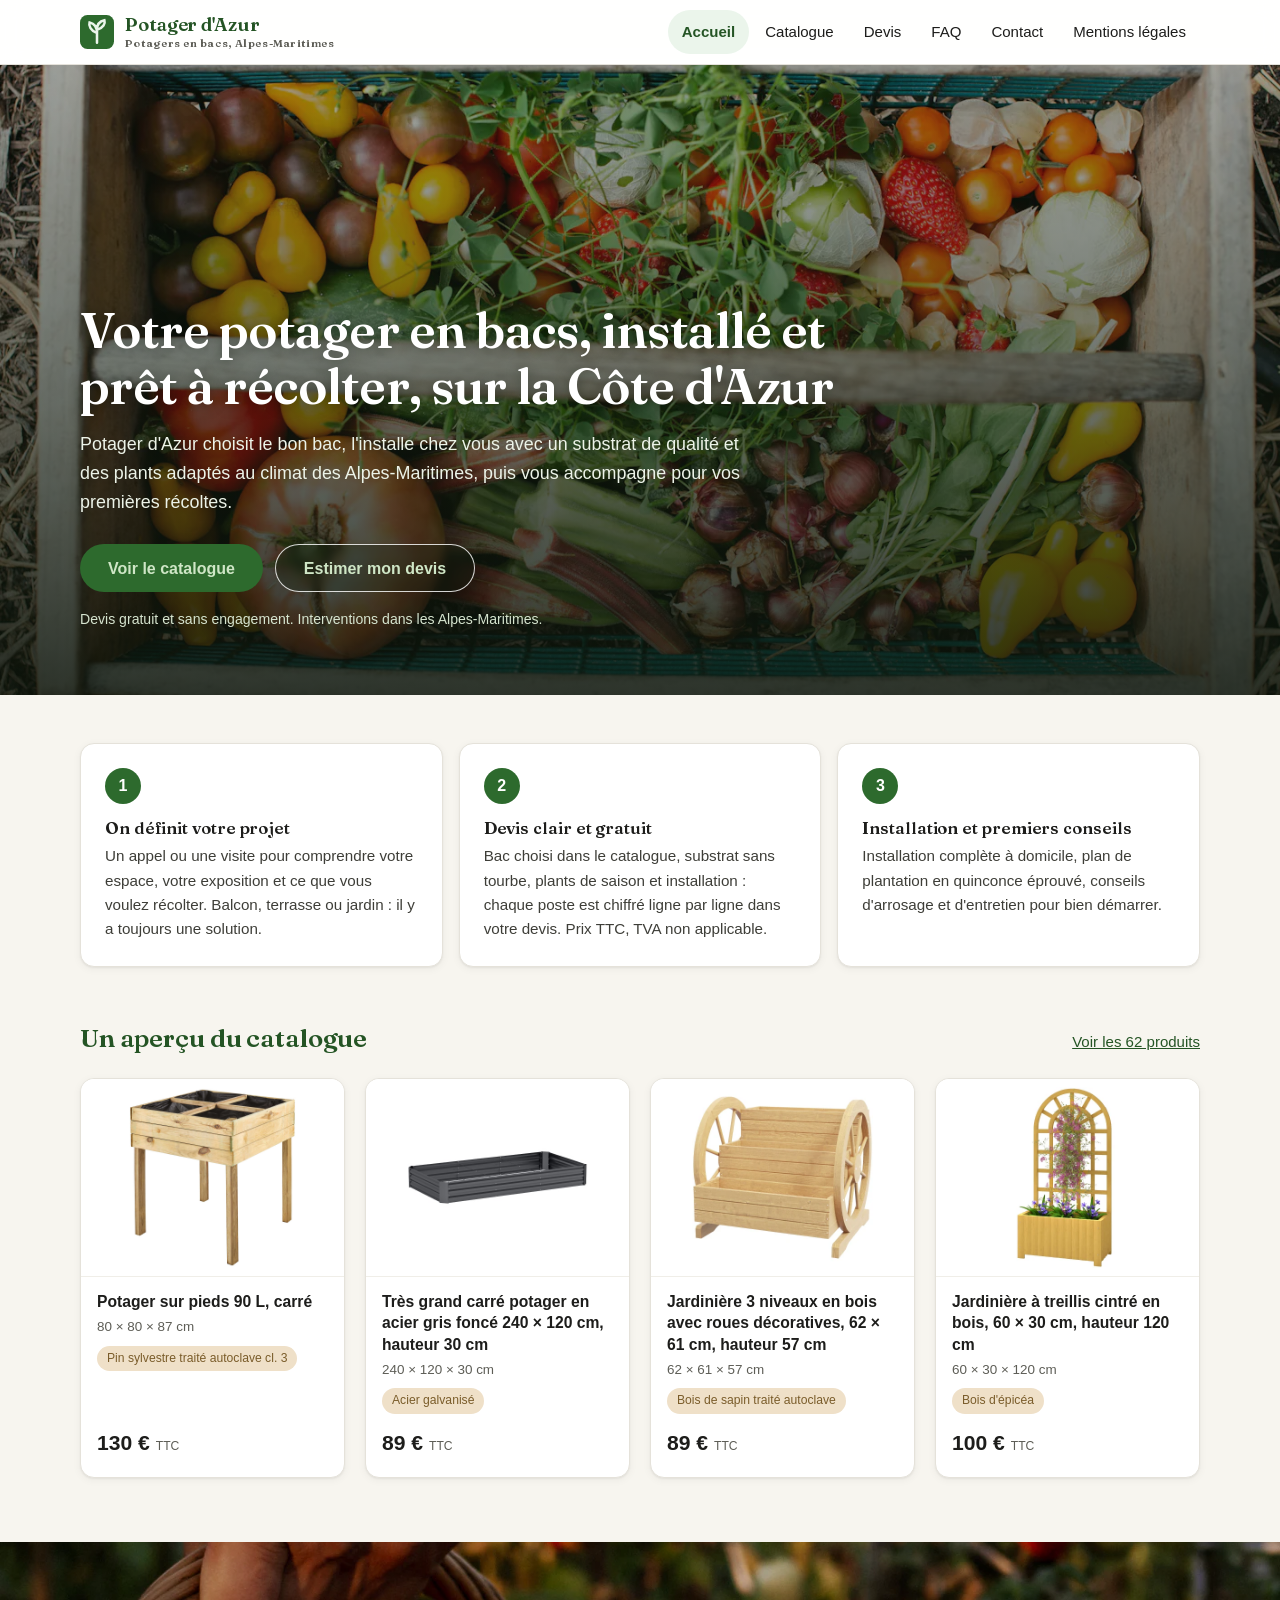
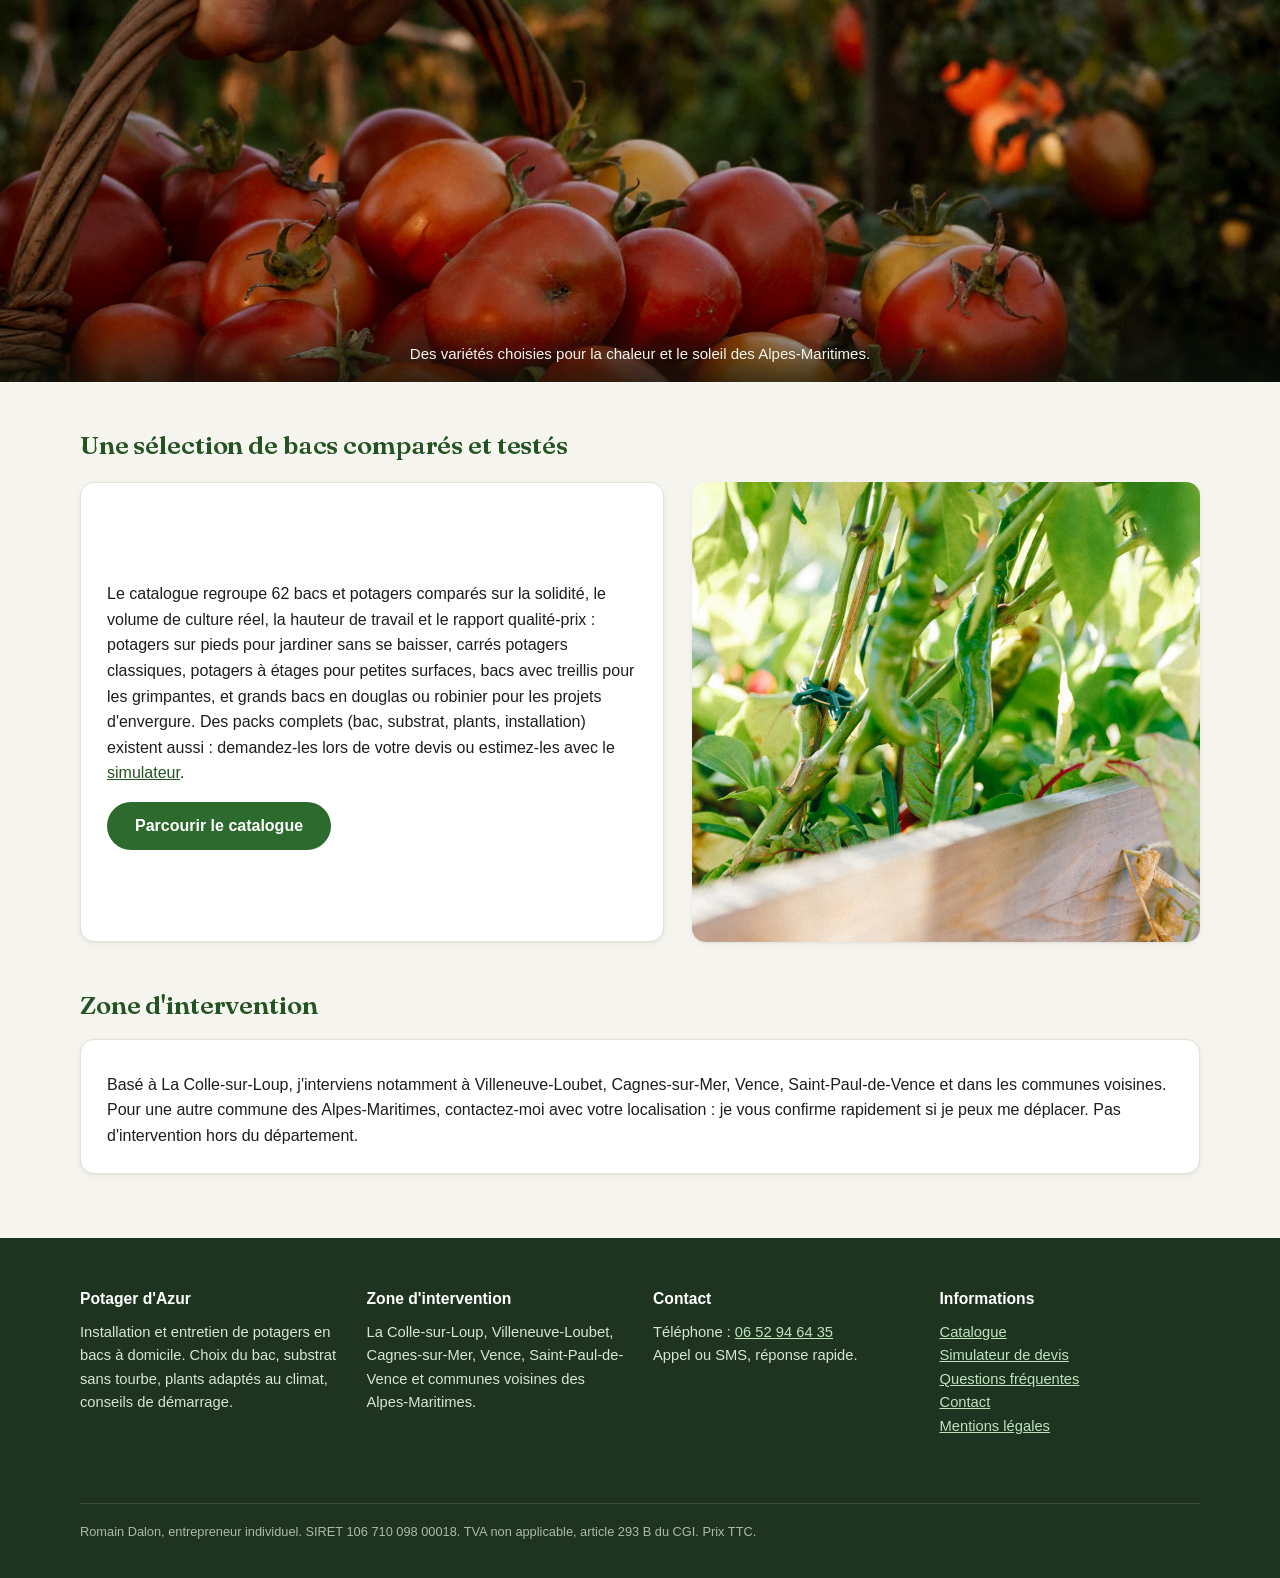
==== commit b5b1efdd: "SEO : données structurées schema.org (fiche entreprise, catalogue, FAQ) - LocalBusiness / HomeAndCon" ====
--- a/index.html
+++ b/index.html
@@ -5,14 +5,15 @@
 <meta name="viewport" content="width=device-width, initial-scale=1.0">
 <title>Potager d'Azur : potagers en bacs clé en main, Alpes-Maritimes</title>
 <meta name="description" content="Installation de potagers en bacs à domicile dans les Alpes-Maritimes : choix du bac, substrat, plants et conseils. Devis gratuit.">
-<link rel="canonical" href="https://potagerdazur.fr/index.html">
+<link rel="canonical" href="https://potagerdazur.fr/">
 <meta property="og:site_name" content="Potager d'Azur">
 <meta property="og:type" content="website">
 <meta property="og:locale" content="fr_FR">
 <meta property="og:title" content="Potager d'Azur : potagers en bacs clé en main, Alpes-Maritimes">
 <meta property="og:description" content="Installation de potagers en bacs à domicile dans les Alpes-Maritimes : choix du bac, substrat, plants et conseils. Devis gratuit.">
-<meta property="og:url" content="https://potagerdazur.fr/index.html">
+<meta property="og:url" content="https://potagerdazur.fr/">
 <meta property="og:image" content="https://potagerdazur.fr/images/jardiniere-sur-pieds-ergonomique.jpg">
+<script type="application/ld+json">{"@context": "https://schema.org", "@type": ["LocalBusiness", "HomeAndConstructionBusiness"], "name": "Potager d'Azur", "image": "https://potagerdazur.fr/images/ambiance/hero-recolte.webp", "url": "https://potagerdazur.fr/", "telephone": "+33652946435", "priceRange": "230 € à 400 €", "description": "Installation et entretien de potagers en bacs à domicile dans les Alpes-Maritimes : choix du bac, substrat sans tourbe, plants adaptés au climat, conseils de démarrage.", "address": {"@type": "PostalAddress", "addressLocality": "La Colle-sur-Loup", "addressRegion": "Provence-Alpes-Côte d'Azur", "addressCountry": "FR"}, "areaServed": [{"@type": "City", "name": "La Colle-sur-Loup"}, {"@type": "City", "name": "Villeneuve-Loubet"}, {"@type": "City", "name": "Cagnes-sur-Mer"}, {"@type": "City", "name": "Vence"}, {"@type": "City", "name": "Saint-Paul-de-Vence"}]}</script>
 <link rel="icon" href="data:image/svg+xml,%3Csvg xmlns='http://www.w3.org/2000/svg' viewBox='0 0 32 32'%3E%3Crect width='32' height='32' rx='7' fill='%232D6A2D'/%3E%3Cpath d='M16 26 V13 M16 17 C10 15 8 10 9 7 C14 8 16 12 16 17 M16 14 C22 12 24 8 23 5 C18 6 16 9 16 14' stroke='%23EBF5EB' stroke-width='2.4' fill='none' stroke-linecap='round'/%3E%3C/svg%3E">
 <link rel="preload" href="fonts/fraunces-600-latin.woff2" as="font" type="font/woff2" crossorigin>
 <link rel="stylesheet" href="styles.css">
@@ -47,7 +48,7 @@
 </div>
 <div class="sect-tete"><h2>Un aperçu du catalogue</h2>
 <a href="catalogue.html">Voir les 62 produits</a></div>
-<div class="grille apercu"><article class="carte" tabindex="0" role="button" data-prix="130" aria-label="Voir le détail : Potager sur pieds 90 L, carré"><img src="images/potager-sur-pieds-90-l-carre.jpg" alt="Potager sur pieds 90 L, carré" loading="lazy" width="400" height="300"><div class="cbody"><h3>Potager sur pieds 90 L, carré</h3><div class="dims">80 × 80 × 87 cm</div><span class="badge">Pin sylvestre traité autoclave cl. 3</span><ul class="points"><li><strong>4 compartiments</strong> : organisation des cultures par famille botanique.</li><li><strong>Format carré</strong> : accès facile sur 4 côtés.</li><li><strong>Idéal rotation des cultures</strong> : tomates / salades / aromatiques / radis.</li></ul><div class="prix">130 € <small>TTC</small></div><details><summary>Caractéristiques</summary><table><tr><td>Dimensions</td><td>80 × 80 × 87 cm</td></tr><tr><td>Capacité</td><td>90 litres</td></tr><tr><td>Compartiments</td><td>4 zones distinctes</td></tr><tr><td>Matériau</td><td>Pin sylvestre traité autoclave cl. 3</td></tr><tr><td>Certification</td><td>PEFC</td></tr><tr><td>Accessoires</td><td>Géotextile inclus</td></tr></table></details></div></article><article class="carte" tabindex="0" role="button" data-prix="89" aria-label="Voir le détail : Très grand carré potager en acier gris foncé 240 × 120 cm, hauteur 30 cm"><img src="images/tres-grand-carre-potager-en-acier-gris-fonce-240-120-cm-hauteur-30-cm.jpg" alt="Très grand carré potager en acier gris foncé 240 × 120 cm, hauteur 30 cm" loading="lazy" width="400" height="300"><div class="cbody"><h3>Très grand carré potager en acier gris foncé 240 × 120 cm, hauteur 30 cm</h3><div class="dims">240 × 120 × 30 cm</div><span class="badge">Acier galvanisé</span><ul class="points"><li>Près de 2,9 m² de culture d'un seul tenant, environ 835 L de substrat.</li><li>Acier galvanisé 0,5 mm avec barres de renfort internes : les parois ne s'écartent pas sous la poussée de la terre.</li><li>Fond ouvert : drainage direct en pleine terre, pas d'eau stagnante.</li></ul><div class="prix">89 € <small>TTC</small></div><details><summary>Caractéristiques</summary><table><tr><td>Dimensions</td><td>240 × 120 × 30 cm</td></tr><tr><td>Dimensions intérieures</td><td>236 × 118 × 30 cm</td></tr><tr><td>Matériau</td><td>Acier galvanisé</td></tr><tr><td>Épaisseur de tôle</td><td>0,5 mm</td></tr><tr><td>Couleur</td><td>Gris foncé</td></tr><tr><td>Capacité</td><td>Environ 835 L</td></tr><tr><td>Fond</td><td>Ouvert, à poser en pleine terre</td></tr></table></details></div></article><article class="carte" tabindex="0" role="button" data-prix="89" aria-label="Voir le détail : Jardinière 3 niveaux en bois avec roues décoratives, 62 × 61 cm, hauteur 57 cm"><img src="images/jardiniere-3-niveaux-en-bois-avec-roues-decoratives-62-61-cm-hauteur-57-cm.webp" alt="Jardinière 3 niveaux en bois avec roues décoratives, 62 × 61 cm, hauteur 57 cm" loading="lazy" width="400" height="300"><div class="cbody"><h3>Jardinière 3 niveaux en bois avec roues décoratives, 62 × 61 cm, hauteur 57 cm</h3><div class="dims">62 × 61 × 57 cm</div><span class="badge">Bois de sapin traité autoclave</span><ul class="points"><li>Trois niveaux compacts en forme d'escalier, 25 kg de charge maximale par bac : adapté à un petit balcon ou une terrasse.</li><li>Grandes roues en bois façon charrette habillant le piètement : look rustique assumé, plus décoratif qu'une jardinière classique.</li><li>Bois de sapin traité autoclave, trous de drainage sur chaque niveau.</li></ul><div class="prix">89 € <small>TTC</small></div><details><summary>Caractéristiques</summary><table><tr><td>Dimensions d'ensemble</td><td>62 × 61 × 57 cm</td></tr><tr><td>Dimensions par bac</td><td>56 × 20 × 15 cm</td></tr><tr><td>Matériau</td><td>Bois de sapin traité autoclave</td></tr><tr><td>Charge maximale</td><td>25 kg par bac</td></tr><tr><td>Poids</td><td>7 kg</td></tr></table></details></div></article><article class="carte" tabindex="0" role="button" data-prix="100" aria-label="Voir le détail : Jardinière à treillis cintré en bois, 60 × 30 cm, hauteur 120 cm"><img src="images/jardiniere-a-treillis-cintre-en-bois-60-30-cm-hauteur-120-cm.webp" alt="Jardinière à treillis cintré en bois, 60 × 30 cm, hauteur 120 cm" loading="lazy" width="400" height="300"><div class="cbody"><h3>Jardinière à treillis cintré en bois, 60 × 30 cm, hauteur 120 cm</h3><div class="dims">60 × 30 × 120 cm</div><span class="badge">Bois d'épicéa</span><ul class="points"><li>Treillis cintré en arche : silhouette plus habillée qu'un treillis droit, pour rosiers, clématites ou passiflores.</li><li>Trois trous de drainage en fond de bac : évite l'eau stagnante et la pourriture des racines.</li><li>Bois d'épicéa résistant aux fissures, format compact adapté aux balcons et petites terrasses.</li></ul><div class="prix">100 € <small>TTC</small></div><details><summary>Caractéristiques</summary><table><tr><td>Dimensions totales</td><td>60 × 30 × 120 cm</td></tr><tr><td>Zone de plantation</td><td>55,5 × 25 × 22 cm</td></tr><tr><td>Dimensions du treillis</td><td>60 × 2,5 × 90 cm</td></tr><tr><td>Matériau</td><td>Bois d'épicéa</td></tr><tr><td>Charge maximale</td><td>30 kg</td></tr></table></details></div></article></div>
+<div class="grille apercu"><article class="carte" tabindex="0" role="button" data-prix="130" aria-label="Voir le détail : Potager sur pieds 90 L, carré"><img src="images/potager-sur-pieds-90-l-carre.jpg" alt="Potager sur pieds 90 L, carré" loading="lazy" width="400" height="300"><div class="cbody"><h3>Potager sur pieds 90 L, carré</h3><div class="dims">80 × 80 × 87 cm</div><span class="badge">Pin sylvestre traité autoclave cl. 3</span><ul class="points"><li><strong>4 compartiments</strong> : organisation des cultures par famille botanique.</li><li><strong>Format carré</strong> : accès facile sur 4 côtés.</li><li><strong>Idéal rotation des cultures</strong> : tomates / salades / aromatiques / radis.</li></ul><div class="prix">130&nbsp;€ <small>TTC</small></div><details><summary>Caractéristiques</summary><table><tr><td>Dimensions</td><td>80 × 80 × 87 cm</td></tr><tr><td>Capacité</td><td>90 litres</td></tr><tr><td>Compartiments</td><td>4 zones distinctes</td></tr><tr><td>Matériau</td><td>Pin sylvestre traité autoclave cl. 3</td></tr><tr><td>Certification</td><td>PEFC</td></tr><tr><td>Accessoires</td><td>Géotextile inclus</td></tr></table></details></div></article><article class="carte" tabindex="0" role="button" data-prix="89" aria-label="Voir le détail : Très grand carré potager en acier gris foncé 240 × 120 cm, hauteur 30 cm"><img src="images/tres-grand-carre-potager-en-acier-gris-fonce-240-120-cm-hauteur-30-cm.jpg" alt="Très grand carré potager en acier gris foncé 240 × 120 cm, hauteur 30 cm" loading="lazy" width="400" height="300"><div class="cbody"><h3>Très grand carré potager en acier gris foncé 240 × 120 cm, hauteur 30 cm</h3><div class="dims">240 × 120 × 30 cm</div><span class="badge">Acier galvanisé</span><ul class="points"><li>Près de 2,9 m² de culture d'un seul tenant, environ 835 L de substrat.</li><li>Acier galvanisé 0,5 mm avec barres de renfort internes : les parois ne s'écartent pas sous la poussée de la terre.</li><li>Fond ouvert : drainage direct en pleine terre, pas d'eau stagnante.</li></ul><div class="prix">89&nbsp;€ <small>TTC</small></div><details><summary>Caractéristiques</summary><table><tr><td>Dimensions</td><td>240 × 120 × 30 cm</td></tr><tr><td>Dimensions intérieures</td><td>236 × 118 × 30 cm</td></tr><tr><td>Matériau</td><td>Acier galvanisé</td></tr><tr><td>Épaisseur de tôle</td><td>0,5 mm</td></tr><tr><td>Couleur</td><td>Gris foncé</td></tr><tr><td>Capacité</td><td>Environ 835 L</td></tr><tr><td>Fond</td><td>Ouvert, à poser en pleine terre</td></tr></table></details></div></article><article class="carte" tabindex="0" role="button" data-prix="89" aria-label="Voir le détail : Jardinière 3 niveaux en bois avec roues décoratives, 62 × 61 cm, hauteur 57 cm"><img src="images/jardiniere-3-niveaux-en-bois-avec-roues-decoratives-62-61-cm-hauteur-57-cm.webp" alt="Jardinière 3 niveaux en bois avec roues décoratives, 62 × 61 cm, hauteur 57 cm" loading="lazy" width="400" height="300"><div class="cbody"><h3>Jardinière 3 niveaux en bois avec roues décoratives, 62 × 61 cm, hauteur 57 cm</h3><div class="dims">62 × 61 × 57 cm</div><span class="badge">Bois de sapin traité autoclave</span><ul class="points"><li>Trois niveaux compacts en forme d'escalier, 25 kg de charge maximale par bac : adapté à un petit balcon ou une terrasse.</li><li>Grandes roues en bois façon charrette habillant le piètement : look rustique assumé, plus décoratif qu'une jardinière classique.</li><li>Bois de sapin traité autoclave, trous de drainage sur chaque niveau.</li></ul><div class="prix">89&nbsp;€ <small>TTC</small></div><details><summary>Caractéristiques</summary><table><tr><td>Dimensions d'ensemble</td><td>62 × 61 × 57 cm</td></tr><tr><td>Dimensions par bac</td><td>56 × 20 × 15 cm</td></tr><tr><td>Matériau</td><td>Bois de sapin traité autoclave</td></tr><tr><td>Charge maximale</td><td>25 kg par bac</td></tr><tr><td>Poids</td><td>7 kg</td></tr></table></details></div></article><article class="carte" tabindex="0" role="button" data-prix="100" aria-label="Voir le détail : Jardinière à treillis cintré en bois, 60 × 30 cm, hauteur 120 cm"><img src="images/jardiniere-a-treillis-cintre-en-bois-60-30-cm-hauteur-120-cm.webp" alt="Jardinière à treillis cintré en bois, 60 × 30 cm, hauteur 120 cm" loading="lazy" width="400" height="300"><div class="cbody"><h3>Jardinière à treillis cintré en bois, 60 × 30 cm, hauteur 120 cm</h3><div class="dims">60 × 30 × 120 cm</div><span class="badge">Bois d'épicéa</span><ul class="points"><li>Treillis cintré en arche : silhouette plus habillée qu'un treillis droit, pour rosiers, clématites ou passiflores.</li><li>Trois trous de drainage en fond de bac : évite l'eau stagnante et la pourriture des racines.</li><li>Bois d'épicéa résistant aux fissures, format compact adapté aux balcons et petites terrasses.</li></ul><div class="prix">100&nbsp;€ <small>TTC</small></div><details><summary>Caractéristiques</summary><table><tr><td>Dimensions totales</td><td>60 × 30 × 120 cm</td></tr><tr><td>Zone de plantation</td><td>55,5 × 25 × 22 cm</td></tr><tr><td>Dimensions du treillis</td><td>60 × 2,5 × 90 cm</td></tr><tr><td>Matériau</td><td>Bois d'épicéa</td></tr><tr><td>Charge maximale</td><td>30 kg</td></tr></table></details></div></article></div>
 </div>
 <figure class="bande rv">
 <img src="images/ambiance/bande-tomates-panier.webp" alt="Panier de tomates récoltées au soleil couchant dans un jardin" loading="lazy" width="1600" height="900">
--- a/styles.css
+++ b/styles.css
@@ -1,6 +1,6 @@
 @font-face{font-family:'Fraunces';font-style:normal;font-weight:600;font-display:swap;
 src:url("fonts/fraunces-600-latin.woff2") format("woff2")}
-:root{--vert:#2D6A2D;--vert-fonce:#245424;--vert-bg:#EBF5EB;--terre:#7A5C2A;--terre-bg:#F5EEE3;
+:root{--vert:#2D6A2D;--vert-fonce:#245424;--vert-bg:#EBF5EB;--terre:#7A5C2A;--terre-bg:#EFE0C8;
 --ciel:#2563A8;--note-bg:#FBF6E7;--note-bord:#EADFC0;--text:#1D1D1B;--text-2:#5D5D56;
 --encre:#1E3320;--border:#E5E2DA;--bg:#F7F5EF;--white:#FFF;--r-s:8px;--r-m:14px;--r-pill:999px;
 --serif:'Fraunces',Georgia,'Times New Roman',serif;
@@ -20,6 +20,8 @@
 .skip-link{position:absolute;left:-9999px;top:0;z-index:100;background:var(--vert);
 color:var(--white);padding:10px 18px;border-radius:0 0 8px 0;font-weight:600}
 .skip-link:focus{left:0}
+.sr-only{position:absolute;width:1px;height:1px;padding:0;margin:-1px;overflow:hidden;
+clip:rect(0,0,0,0);white-space:nowrap;border:0}
 /* ---- en-tête ---- */
 header.site{position:sticky;top:0;z-index:50;background:rgba(255,255,255,.94);
 -webkit-backdrop-filter:blur(10px);backdrop-filter:blur(10px);border-bottom:1px solid var(--border)}
@@ -85,7 +87,9 @@
 -webkit-backdrop-filter:blur(8px);backdrop-filter:blur(8px);border-bottom:1px solid var(--border);
 padding:10px 0}
 .toolbar .wrap{display:flex;gap:12px;align-items:center}
-.cats{display:flex;gap:8px;overflow-x:auto;flex:1;padding:2px;scrollbar-width:none}
+.cats{display:flex;gap:8px;overflow-x:auto;flex:1;padding:2px;scrollbar-width:none;
+-webkit-mask-image:linear-gradient(to right,#000 calc(100% - 28px),transparent);
+mask-image:linear-gradient(to right,#000 calc(100% - 28px),transparent)}
 .cats::-webkit-scrollbar{display:none}
 .cats button{flex:none;display:inline-flex;align-items:center;gap:7px;min-height:44px;
 padding:0 16px;border-radius:var(--r-pill);border:1px solid var(--border);background:var(--white);
@@ -94,7 +98,7 @@
 .cats button .n{font-size:.76rem;color:var(--text-2);background:var(--bg);
 border-radius:var(--r-pill);padding:2px 8px}
 .cats button.actif{background:var(--vert);border-color:var(--vert);color:var(--white);font-weight:600}
-.cats button.actif .n{background:rgba(255,255,255,.22);color:var(--white)}
+.cats button.actif .n{background:rgba(0,0,0,.28);color:var(--white)}
 .tri{flex:none;display:flex;align-items:center;gap:8px;font-size:.9rem;color:var(--text-2);
 padding-left:12px;border-left:1px solid var(--border)}
 .tri select{min-height:44px;border-radius:10px;border:1px solid var(--border);background:var(--white);
@@ -105,7 +109,13 @@
 background:var(--white);padding:0 16px;font:inherit;font-size:.9rem;color:var(--text);
 width:200px;max-width:40vw}
 .recherche input:focus{outline:2px solid var(--vert);outline-offset:1px}
-@media (max-width:640px){.recherche input{width:130px}}
+@media (max-width:640px){
+.toolbar .wrap{flex-wrap:wrap}
+.cats{flex:1 1 100%}
+.recherche{flex:1;padding-left:0;border-left:0}
+.recherche input{width:100%;max-width:none}
+.tri{padding-left:12px;border-left:1px solid var(--border)}
+}
 /* ---- sections catalogue ---- */
 section.cat{padding:40px 0 8px}
 section.cat[hidden]{display:none}
@@ -145,6 +155,7 @@
 ul.points{display:none}
 .prix{font-size:1.18rem}
 }
+@media (max-width:400px){.grille.apercu{grid-template-columns:1fr}}
 /* ---- fiche produit en surimpression ---- */
 #fiche-overlay{position:fixed;inset:0;background:rgba(22,28,20,.52);display:none;
 align-items:flex-start;justify-content:center;padding:5vh 16px;z-index:80;overflow:auto}
